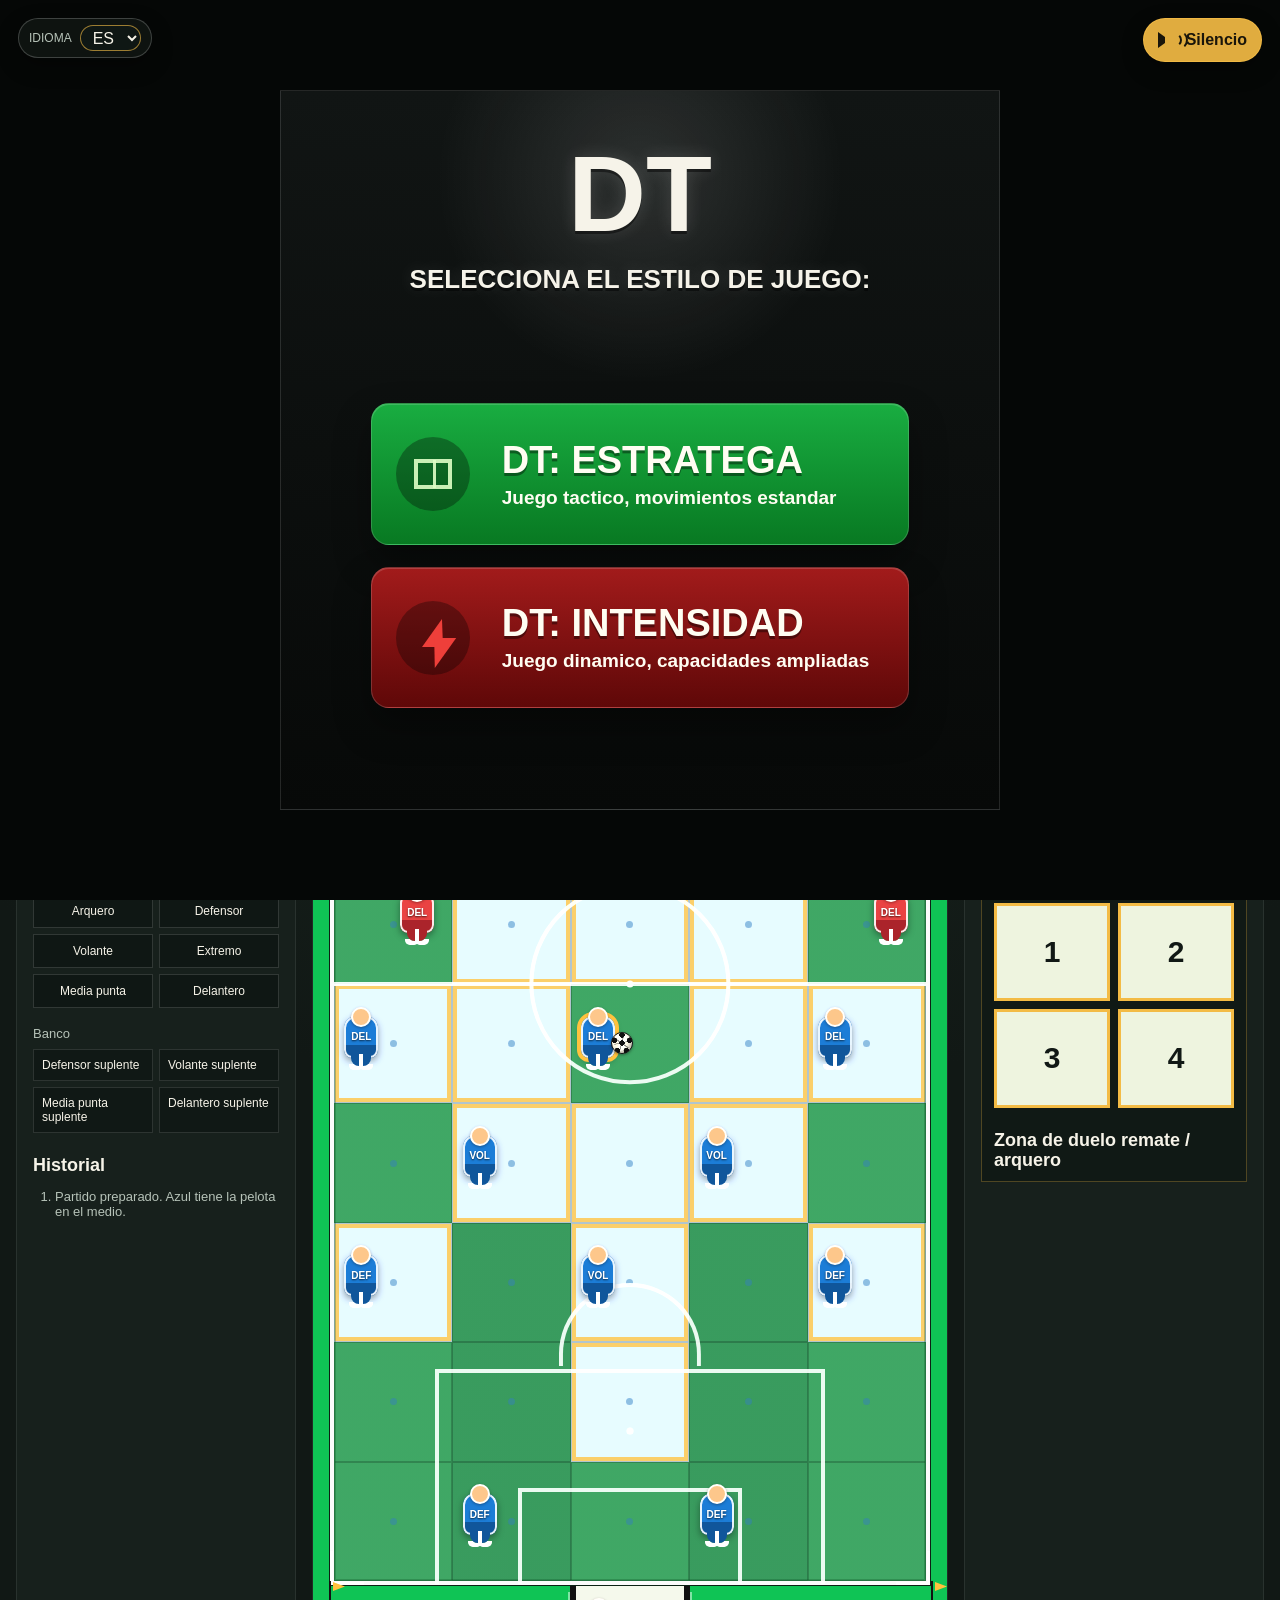
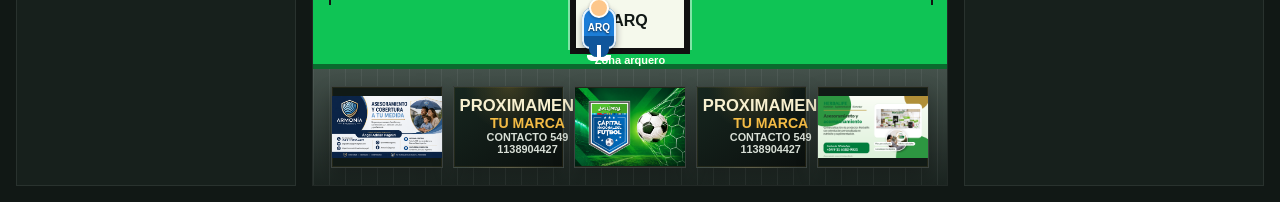
==== DT_Digital_Profesional/prototipo_web/index.html @ a047b9d7 "Repeat stadium ad strip" ====
<!doctype html>
<html lang="es">
  <head>
    <meta charset="utf-8">
    <meta name="viewport" content="width=device-width, initial-scale=1">
    <title>DT Digital - Prototipo</title>
    <link rel="stylesheet" href="styles.css">
  </head>
  <body>
    <label class="language-switch" aria-label="Idioma">
      <span>Idioma</span>
      <select id="languageSelect">
        <option value="es">ES</option>
        <option value="en">EN</option>
        <option value="pt">PT</option>
      </select>
    </label>
    <button id="introAudioBtn" class="intro-audio-btn" type="button" aria-label="Activar audio de presentacion">
      <span class="audio-icon" aria-hidden="true"></span>
      <strong>Audio</strong>
    </button>
    <section id="styleScreen" class="style-screen">
      <div class="style-card">
        <img src="assets/menu-seleccion-juego.png" alt="" aria-hidden="true">
        <div class="style-copy" aria-hidden="true">
          <strong class="style-logo">DT</strong>
          <p id="stylePrompt">Selecciona el estilo de juego:</p>
        </div>
        <div class="style-actions" aria-label="Seleccion de estilo de juego">
          <button class="style-choice strategy-choice" data-game-style="strategy">
            <span class="style-icon field-icon" aria-hidden="true"></span>
            <span>
              <strong id="strategyTitle">DT: Estratega</strong>
              <small id="strategyDesc">Juego tactico, movimientos estandar</small>
            </span>
          </button>
          <button class="style-choice intensity-choice" data-game-style="intensity">
            <span class="style-icon bolt-icon" aria-hidden="true"></span>
            <span>
              <strong id="intensityTitle">DT: Intensidad</strong>
              <small id="intensityDesc">Juego dinamico, capacidades ampliadas</small>
            </span>
          </button>
        </div>
      </div>
    </section>
    <section id="setupScreen" class="setup-screen">
      <div class="setup-card">
        <p class="eyebrow">Configurar partido</p>
        <h1>DT Digital</h1>
        <section class="setup-module">
          <h2>Identificacion</h2>
          <p class="setup-note">El perfil queda registrado en este dispositivo para validar cuenta, equipo, ranking y futuras competencias.</p>
          <div class="login-grid">
            <label>
              Usuario
              <input id="loginName" type="text" autocomplete="name" placeholder="Ayudante DT o DT">
            </label>
            <label>
              Equipo unico
              <input id="loginTeam" type="text" autocomplete="organization" placeholder="Nombre del equipo">
            </label>
            <label>
              DNI
              <input id="loginDni" type="text" inputmode="numeric" placeholder="Documento">
            </label>
            <label>
              Telefono
              <input id="loginPhone" type="tel" autocomplete="tel" placeholder="+54...">
            </label>
            <label>
              Mail
              <input id="loginEmail" type="email" autocomplete="email" placeholder="mail@dominio.com">
            </label>
            <label>
              Direccion
              <input id="loginAddress" type="text" autocomplete="street-address" placeholder="Direccion">
            </label>
            <label>
              Pais
              <input id="loginCountry" type="text" autocomplete="country-name" placeholder="Pais">
            </label>
            <label>
              Codigo MFA
              <input id="loginCode" type="text" inputmode="numeric" placeholder="000000">
            </label>
            <button id="loginBtn">Registrar / ingresar</button>
            <button id="newProfileBtn" type="button">Nuevo perfil</button>
          </div>
          <p id="loginStatus" class="setup-status">Primero registra el usuario para habilitar modos de juego. Los registros quedan guardados por navegador/dispositivo.</p>
          <div class="registered-list">
            <span>Equipos registrados</span>
            <div id="registeredProfiles"></div>
          </div>
        </section>
        <h2>Modo</h2>
        <div class="setup-options compact">
          <button data-mode="local">1 vs 1 local</button>
          <button data-mode="ai">1 vs Maquina</button>
          <button data-mode="online">Online / enlace</button>
          <button data-mode="league">Liga</button>
        </div>
        <section id="localPanel" class="setup-module mode-panel">
          <h2>Jugador 2 local</h2>
          <p class="setup-note">Para 1 vs 1 local el segundo DT debe estar registrado y autenticado por equipo unico + MFA.</p>
          <div class="login-grid">
            <label>
              Equipo jugador 2
              <input id="localP2TeamKey" type="text" placeholder="Nombre exacto del equipo">
            </label>
            <label>
              Codigo MFA jugador 2
              <input id="localP2Code" type="text" inputmode="numeric" placeholder="000000">
            </label>
            <button id="localP2AuthBtn">Validar jugador 2</button>
          </div>
          <p id="localP2Status" class="setup-status">Jugador 2 pendiente de autenticar.</p>
        </section>
        <section id="onlinePanel" class="setup-module mode-panel hidden">
          <h2>Online / enlace</h2>
          <p class="setup-note">Este modo no inicia partida directa: crea un vinculo para compartir o permite pegar uno recibido.</p>
          <div class="login-grid">
            <button id="createOnlineLinkBtn">Crear enlace de partida</button>
            <label>
              Enlace recibido
              <input id="joinOnlineLink" type="text" placeholder="Pegar enlace">
            </label>
          </div>
          <p id="onlineStatus" class="setup-status">Pendiente de sincronizacion online profesional.</p>
        </section>
        <section id="leaguePanel" class="setup-module mode-panel hidden">
          <h2>Liga / torneo</h2>
          <p class="setup-note">El administrador autenticado crea la competencia, invita equipos y define formato, llaves y fechas.</p>
          <div class="login-grid">
            <label>
              Nombre liga
              <input id="leagueName" type="text" placeholder="Liga DT">
            </label>
            <label>
              Formato
              <select id="leagueFormat">
                <option value="fixture">Fixture todos contra todos</option>
                <option value="knockout">Llaves eliminatorias</option>
                <option value="local">Torneo local en un dispositivo</option>
              </select>
            </label>
            <button id="createLeagueBtn">Crear liga</button>
          </div>
          <p id="leagueStatus" class="setup-status">Pendiente de backend: usuarios, equipos, fixture, tabla y ranking global.</p>
        </section>
        <h2>Dificultad IA</h2>
        <div class="setup-options compact">
          <button data-ai="easy">Facil</button>
          <button data-ai="medium">Medio</button>
          <button data-ai="hard">Dificil</button>
        </div>
        <section id="competitionPanel" class="setup-module">
          <h2>Competencia IA</h2>
          <p class="setup-note">Opcional para jugar contra la maquina con continuidad, dificultad progresiva y codigo de competencia.</p>
          <div class="setup-options compact">
            <button data-competition="friendly">Partido unico</button>
            <button data-competition="cup">Mini copa 4</button>
            <button data-competition="league">Torneo liga</button>
          </div>
          <div class="login-grid">
            <label>
              Codigo competencia
              <input id="competitionCodeInput" type="text" placeholder="DT-COPA-...">
            </label>
            <button id="resumeCompetitionBtn" type="button">Retomar</button>
            <button id="abandonCompetitionBtn" type="button">Abandonar competencia</button>
          </div>
          <p id="competitionStatus" class="setup-status">Partido unico seleccionado.</p>
        </section>
        <h2>Formacion</h2>
        <div class="setup-options compact">
          <button data-formation="f433">4-3-3</button>
          <button data-formation="f4222">4-2-2-2</button>
          <button data-formation="f442">4-4-2</button>
          <button data-formation="f4411">4-4-1-1</button>
          <button data-formation="f32212">3-2-2-1-2</button>
          <button data-formation="f3223">3-2-2-3</button>
        </div>
        <h2>Duracion</h2>
        <p class="setup-note">La duracion solo inicia cancha en 1 vs 1 local o 1 vs Maquina.</p>
        <div class="setup-options">
          <button data-duration="5">5 minutos por tiempo</button>
          <button data-duration="10">10 minutos por tiempo</button>
          <button data-duration="15">15 minutos por tiempo</button>
        </div>
        <button id="openLockerSetupBtn" class="locker-open-btn" type="button">Entrar al vestuario</button>
        <button id="prepareLineupBtn" class="locker-open-btn" type="button">Preparar alineacion en cancha</button>
        <button id="styleBackBtn" class="locker-open-btn secondary" type="button">Volver a estilos</button>
        <button id="startMatchBtn" class="start-match-btn" type="button">Iniciar partido</button>
      </div>
    </section>
    <main class="app">
      <section class="topbar">
        <div>
          <p class="eyebrow">DT Digital</p>
          <h1>Mesa tactica</h1>
        </div>
        <div class="scoreboard">
          <span id="teamAName">Azul</span>
          <strong id="score">0 - 0</strong>
          <span id="teamBName">Rojo</span>
        </div>
        <div class="timers">
          <span id="halfLabel">Primer tiempo</span>
          <span>Tiempo <strong id="matchTimer">05:00</strong></span>
          <span>Turno ref. <strong id="turnTimer">15</strong></span>
        </div>
        <div class="profile-pill">
          <span id="profileName">Invitado</span>
          <strong id="profileRank">Rango inicial</strong>
        </div>
        <button id="audioBtn" class="icon-btn sound-btn" title="Activar sonido">SONIDO</button>
        <button id="lockerBtn" class="icon-btn" title="Vestuario">VES</button>
        <button id="startPreparedBtn" class="icon-btn start-prepared hidden" title="Iniciar partido">INICIO</button>
        <button id="pauseBtn" class="icon-btn" title="Pausar o salir">ESC</button>
      </section>
      <section id="floatingMatchHud" class="floating-match-hud hidden" aria-label="Marcador y tiempo de partido">
        <strong id="floatingScore">PT 0 - 0</strong>
        <div class="floating-time-pill">
          <span id="floatingHalf">Tiempo</span>
          <span><b id="floatingTimer">05:00</b></span>
        </div>
      </section>

      <section class="layout">
        <aside class="panel left-panel">
          <h2>Turno</h2>
          <p id="turnLabel" class="turn-label">Equipo Azul</p>
          <div class="selected-box">
            <span>Ficha</span>
            <strong id="selectedPiece">Selecciona una ficha</strong>
          </div>
          <div class="selected-box">
            <span>Plantel</span>
            <strong id="squadStatus">11 en cancha / 4 suplentes</strong>
          </div>
          <div class="actions">
            <button data-action="move">Mover</button>
            <button data-action="moveBall">Mover con balon</button>
            <button data-action="pass">Pase</button>
            <button data-action="shot">Remate</button>
            <button id="endTurnBtn">Finalizar turno</button>
          </div>
          <div class="ability-box">
            <span>Capacidades</span>
            <div id="abilityGrid" class="ability-grid"></div>
          </div>
          <div class="ability-box">
            <span>Referencia</span>
            <div class="role-buttons">
              <button data-role="ARQ">Arquero</button>
              <button data-role="DEF">Defensor</button>
              <button data-role="VOL">Volante</button>
              <button data-role="EXT">Extremo</button>
              <button data-role="MP">Media punta</button>
              <button data-role="DEL">Delantero</button>
            </div>
          </div>
          <div class="ability-box">
            <span>Banco</span>
            <div id="benchList" class="bench-list panel-bench"></div>
          </div>
          <h2>Historial</h2>
          <ol id="log" class="log"></ol>
        </aside>

        <section class="stadium">
          <div class="stands top-stands">
            <div class="ad-strip" aria-label="Publicidades">
              <img src="assets/publicidad/armonia-seguros.png" alt="Armonia Seguros">
              <div class="ad-placeholder">
                <strong>Proximamente</strong>
                <span>Tu marca</span>
                <small>Contacto 549 1138904427</small>
              </div>
              <img src="assets/publicidad/capital-nacional-futbol.png" alt="Capital Nacional del Futbol">
              <div class="ad-placeholder">
                <strong>Proximamente</strong>
                <span>Tu marca</span>
                <small>Contacto 549 1138904427</small>
              </div>
              <img src="assets/publicidad/herbalife-horizontal.png" alt="Herbalife nutricion">
            </div>
          </div>
          <div class="table-wrap">
            <div class="pitch" aria-label="Tablero DT Estratega">
              <div class="keeper-row top-goal">
                <button id="topKeeper" class="keeper-cell" data-keeper="red">ARQ</button>
              </div>
              <div id="board" class="board" aria-label="50 cuadrantes de cancha"></div>
              <div class="keeper-row bottom-goal">
                <button id="bottomKeeper" class="keeper-cell" data-keeper="blue">ARQ</button>
              </div>
            </div>
          </div>
          <div class="stands bottom-stands">
            <div class="ad-strip" aria-label="Publicidades">
              <img src="assets/publicidad/armonia-seguros.png" alt="Armonia Seguros">
              <div class="ad-placeholder">
                <strong>Proximamente</strong>
                <span>Tu marca</span>
                <small>Contacto 549 1138904427</small>
              </div>
              <img src="assets/publicidad/capital-nacional-futbol.png" alt="Capital Nacional del Futbol">
              <div class="ad-placeholder">
                <strong>Proximamente</strong>
                <span>Tu marca</span>
                <small>Contacto 549 1138904427</small>
              </div>
              <img src="assets/publicidad/herbalife-horizontal.png" alt="Herbalife nutricion">
            </div>
          </div>
        </section>

        <aside class="panel right-panel">
          <h2>Cuenta</h2>
          <div class="account-box">
            <span>Login futuro</span>
            <strong>Perfil, skins, cancha, indumentaria y ranking</strong>
          </div>
          <div class="play-card-stack">
            <h2>Cartas especiales</h2>
            <div id="specialCards" class="cards"></div>
            <h2>Cartas de disputa</h2>
            <div class="duel-buttons">
              <button class="duel-card notranslate" data-duel="A" translate="no">A</button>
              <button class="duel-card notranslate" data-duel="B" translate="no">B</button>
              <button class="duel-card notranslate" data-duel="C" translate="no">C</button>
              <button class="duel-card notranslate" data-duel="D" translate="no">D</button>
            </div>
            <h2>Zona de duelo disputa</h2>
            <div id="duelPanel" class="duel-panel collapsed">
              <div class="duel-card-preview mine">
                <span>Frente propio</span>
                <strong id="duelMine">-</strong>
              </div>
              <div class="versus">VS</div>
              <div class="duel-card-preview rival">
                <span id="duelRivalLabel">Dorso rival</span>
                <strong id="duelRival">?</strong>
              </div>
              <p id="duelStatus">Sin disputa activa.</p>
            </div>
            <h2>Cartas de remate / arquero</h2>
            <div class="shot-cards">
              <button data-shot="1">1</button>
              <button data-shot="2">2</button>
              <button data-shot="3">3</button>
              <button data-shot="4">4</button>
            </div>
            <h2>Zona de duelo remate / arquero</h2>
            <div id="shotPanel" class="shot-panel">
              <div class="duel-card-preview mine">
                <span id="shotMineLabel">Remate</span>
                <strong id="shotMine">-</strong>
              </div>
              <div class="versus">VS</div>
              <div class="duel-card-preview rival">
                <span id="shotRivalLabel">Dorso arquero</span>
                <strong id="shotRival">?</strong>
              </div>
              <p id="shotStatus">Sin remate activo.</p>
            </div>
          </div>
        </aside>
      </section>
    </main>

    <nav id="quickControls" class="quick-controls notranslate" aria-label="Controles rapidos de cancha" translate="no">
      <div class="quick-cluster quick-left quick-move">
        <button class="quick-toggle" type="button" data-quick-menu="move" data-label="M" aria-expanded="false">M</button>
        <div class="quick-panel" data-quick-panel="move">
          <button type="button" data-quick-action="move">Mover</button>
          <button type="button" data-quick-action="moveBall">Mover con balon</button>
          <button type="button" data-quick-action="pass">Pase</button>
          <button type="button" data-quick-action="shot">Remate</button>
          <button type="button" data-quick-end-turn>Finalizar turno</button>
        </div>
      </div>
      <div class="quick-cluster quick-left quick-special">
        <button class="quick-toggle" type="button" data-quick-menu="special" data-label="CE" aria-expanded="false">CE</button>
        <div id="quickSpecialCards" class="quick-panel" data-quick-panel="special"></div>
      </div>
      <div class="quick-cluster quick-right quick-duel">
        <button class="quick-toggle" type="button" data-quick-menu="duel" data-label="D" aria-expanded="false">D</button>
        <div class="quick-panel quick-card-grid" data-quick-panel="duel">
          <button type="button" data-quick-duel="A">A</button>
          <button type="button" data-quick-duel="B">B</button>
          <button type="button" data-quick-duel="C">C</button>
          <button type="button" data-quick-duel="D">D</button>
          <div class="quick-reveal-panel">
            <h3>Zona de duelo</h3>
            <div class="quick-reveal-cards">
              <div id="quickDuelMineCard" class="duel-card-preview mine">
                <span>Frente propio</span>
                <strong id="quickDuelMine">-</strong>
              </div>
              <div class="versus">VS</div>
              <div id="quickDuelRivalCard" class="duel-card-preview rival">
                <span id="quickDuelRivalLabel">Dorso rival</span>
                <strong id="quickDuelRival">?</strong>
              </div>
            </div>
            <p id="quickDuelStatus">Sin disputa activa.</p>
          </div>
        </div>
      </div>
      <div class="quick-cluster quick-right quick-shot">
        <button class="quick-toggle" type="button" data-quick-menu="shot" data-label="R" aria-expanded="false">R</button>
        <div class="quick-panel quick-card-grid" data-quick-panel="shot">
          <button type="button" data-quick-shot="1">1</button>
          <button type="button" data-quick-shot="2">2</button>
          <button type="button" data-quick-shot="3">3</button>
          <button type="button" data-quick-shot="4">4</button>
          <div class="quick-reveal-panel">
            <h3>Zona remate / arquero</h3>
            <div class="quick-reveal-cards">
              <div id="quickShotMineCard" class="duel-card-preview mine">
                <span id="quickShotMineLabel">Remate</span>
                <strong id="quickShotMine">-</strong>
              </div>
              <div class="versus">VS</div>
              <div id="quickShotRivalCard" class="duel-card-preview rival">
                <span id="quickShotRivalLabel">Dorso arquero</span>
                <strong id="quickShotRival">?</strong>
              </div>
            </div>
            <p id="quickShotStatus">Sin remate activo.</p>
          </div>
        </div>
      </div>
    </nav>

    <div id="gameBanner" class="game-banner hidden" aria-live="polite">
      <div class="game-banner-card">
        <strong id="gameBannerTitle">GOOOLLLL!!!</strong>
        <span id="gameBannerText">Equipo Azul convierte.</span>
      </div>
    </div>
    <audio id="crowdAudio" src="assets/tribuna-estadio.mp3" loop preload="auto"></audio>
    <audio id="menuAudio" src="assets/presentacion-dt.mp3" loop preload="auto"></audio>
    <audio id="lockerAudio" src="assets/vestuario-motivacion.mp3" loop preload="auto"></audio>
    <audio id="goalAudio" src="assets/gol-principal.mp3" preload="auto"></audio>
    <audio id="oleAudio" src="assets/ole.mp3" preload="auto"></audio>
    <audio id="whistleAudio" src="assets/silbato.mp3" preload="auto"></audio>

    <dialog id="pauseDialog">
      <h2>Pausa</h2>
      <p>Prototipo inicial para validar dinamica, tablero y reglas.</p>
      <div class="dialog-actions">
        <button id="resumeBtn">Continuar</button>
        <button id="resetBtn">Reiniciar</button>
        <button id="menuBtn">Menu de partido</button>
        <button id="changeStyleBtn">Cambiar estilo</button>
      </div>
    </dialog>

    <dialog id="changeDialog">
      <h2>Cambios disponibles</h2>
      <p>Despues del gol podes realizar cambios. El tiempo queda detenido hasta reanudar.</p>
      <div class="dialog-actions">
        <button id="lockerChangeBtn">Vestuario</button>
        <button id="makeChangeBtn">Realizar cambio</button>
        <button id="resumeAfterGoalBtn">Reanudar juego</button>
      </div>
    </dialog>

    <dialog id="lockerDialog" class="locker-dialog">
      <div class="locker-head">
        <div>
          <p class="eyebrow">Vestuario DT</p>
          <h2>Equipo, tactica y tienda</h2>
        </div>
        <div class="locker-head-actions">
          <button id="lockerAudioBtn" class="intro-audio-btn locker-audio-btn" type="button" aria-label="Silenciar audio de vestuario">
            <span class="audio-icon" aria-hidden="true"></span>
            <strong>Silencio</strong>
          </button>
          <button id="closeLockerBtn" class="icon-btn" type="button">X</button>
        </div>
      </div>
      <div class="locker-grid">
        <section class="locker-panel">
          <h3>Visual de jugadores</h3>
          <div class="locker-options">
            <button data-player-visual="round">Ficha redonda</button>
            <button data-player-visual="figure">Figura base</button>
            <button data-player-visual="realistic" disabled title="Proximamente: pendiente de figura adecuada">Figura realista bloqueada</button>
          </div>
          <div class="locker-player-preview">
            <span id="lockerPlayerPreview" class="locker-player figure">
              <span class="locker-player-head"></span>
              <span class="locker-player-neck"></span>
              <span class="locker-player-body">DT</span>
              <span class="locker-player-arms"></span>
              <span class="locker-player-legs"></span>
              <span class="locker-player-feet"></span>
            </span>
          </div>
          <h3>Cancha / ambiente</h3>
          <div class="locker-options field-options">
            <button data-field-effect="sunny">Soleado</button>
            <button data-field-effect="rain">Lluvia</button>
            <button data-field-effect="night">Noche / luces</button>
          </div>
          <div class="tactics-panel embedded-tactics">
            <h3>Pizarron tactico</h3>
            <div class="locker-options tactic-team-options">
              <button data-tactic-team="blue">Equipo 1</button>
              <button data-tactic-team="red">Equipo 2</button>
            </div>
            <div class="locker-options tactic-options">
              <button data-locker-tactic="f433">4-3-3</button>
              <button data-locker-tactic="f4222">4-2-2-2</button>
              <button data-locker-tactic="f442">4-4-2</button>
              <button data-locker-tactic="f4411">4-4-1-1</button>
              <button data-locker-tactic="f32212">3-2-2-1-2</button>
              <button data-locker-tactic="f3223">3-2-2-3</button>
              <button data-locker-tactic="personalizada">Personalizada</button>
            </div>
            <div id="tacticBoard" class="mini-pitch tactic-board" aria-label="Pizarron tactico editable"></div>
          </div>
        </section>
        <section class="locker-panel">
          <h3>Indumentaria</h3>
          <div class="kit-preview-grid">
            <div class="kit-preview" data-kit-preview="blue">
              <span>Equipo 1</span>
              <div class="kit-shirt"></div>
              <div class="kit-shorts"></div>
              <div class="kit-socks"></div>
            </div>
            <div class="kit-preview" data-kit-preview="red">
              <span>Equipo 2</span>
              <div class="kit-shirt"></div>
              <div class="kit-shorts"></div>
              <div class="kit-socks"></div>
            </div>
          </div>
          <div class="kit-editor">
            <strong>Camiseta</strong>
            <div class="kit-swatches">
              <button data-kit-team="blue" data-kit-part="kit" data-kit-color="#2177c7" style="--swatch:#2177c7"></button>
              <button data-kit-team="blue" data-kit-part="kit" data-kit-color="#111111" style="--swatch:#111111"></button>
              <button data-kit-team="blue" data-kit-part="kit" data-kit-color="#6ec6ff" style="--swatch:#6ec6ff"></button>
              <button data-kit-team="blue" data-kit-part="kit" data-kit-color="#16a34a" style="--swatch:#16a34a"></button>
              <button data-kit-team="blue" data-kit-part="kit" data-kit-color="#ffd23f" style="--swatch:#ffd23f"></button>
              <button data-kit-team="blue" data-kit-part="kit" data-kit-color="repeating-linear-gradient(90deg, #ffffff 0 12px, #6ec6ff 12px 24px)" style="--swatch:repeating-linear-gradient(90deg, #ffffff 0 12px, #6ec6ff 12px 24px)"></button>
              <button data-kit-team="red" data-kit-part="kit" data-kit-color="#d84343" style="--swatch:#d84343"></button>
              <button data-kit-team="red" data-kit-part="kit" data-kit-color="#8b1030" style="--swatch:#8b1030"></button>
              <button data-kit-team="red" data-kit-part="kit" data-kit-color="#f07a20" style="--swatch:#f07a20"></button>
              <button data-kit-team="red" data-kit-part="kit" data-kit-color="#ec4899" style="--swatch:#ec4899"></button>
              <button data-kit-team="red" data-kit-part="kit" data-kit-color="repeating-linear-gradient(90deg, #ffffff 0 12px, #d84343 12px 24px)" style="--swatch:repeating-linear-gradient(90deg, #ffffff 0 12px, #d84343 12px 24px)"></button>
              <button data-kit-team="red" data-kit-part="kit" data-kit-color="repeating-linear-gradient(90deg, #f7d51d 0 12px, #1f3d8a 12px 24px)" style="--swatch:repeating-linear-gradient(90deg, #f7d51d 0 12px, #1f3d8a 12px 24px)"></button>
            </div>
            <strong>Pantalon</strong>
            <div class="kit-swatches">
              <button data-kit-team="blue" data-kit-part="shorts" data-kit-color="#14528f" style="--swatch:#14528f"></button>
              <button data-kit-team="blue" data-kit-part="shorts" data-kit-color="#101010" style="--swatch:#101010"></button>
              <button data-kit-team="blue" data-kit-part="shorts" data-kit-color="#f2f5ee" style="--swatch:#f2f5ee"></button>
              <button data-kit-team="red" data-kit-part="shorts" data-kit-color="#9d252b" style="--swatch:#9d252b"></button>
              <button data-kit-team="red" data-kit-part="shorts" data-kit-color="#101010" style="--swatch:#101010"></button>
              <button data-kit-team="red" data-kit-part="shorts" data-kit-color="#f2f5ee" style="--swatch:#f2f5ee"></button>
            </div>
            <strong>Medias</strong>
            <div class="kit-swatches">
              <button data-kit-team="blue" data-kit-part="socks" data-kit-color="#ffffff" style="--swatch:#ffffff"></button>
              <button data-kit-team="blue" data-kit-part="socks" data-kit-color="#2177c7" style="--swatch:#2177c7"></button>
              <button data-kit-team="blue" data-kit-part="socks" data-kit-color="#111111" style="--swatch:#111111"></button>
              <button data-kit-team="red" data-kit-part="socks" data-kit-color="#ffffff" style="--swatch:#ffffff"></button>
              <button data-kit-team="red" data-kit-part="socks" data-kit-color="#d84343" style="--swatch:#d84343"></button>
              <button data-kit-team="red" data-kit-part="socks" data-kit-color="#111111" style="--swatch:#111111"></button>
            </div>
          </div>
          <div class="skin-shop-preview">
            <div><strong>Pack Local</strong><span>Base</span></div>
            <div><strong>Pack Visitante</strong><span>Bloqueado</span></div>
            <div><strong>Estadio Noche</strong><span>Futuro premio</span></div>
            <div><strong>Vestuario Pro</strong><span>Futuro skin</span></div>
          </div>
        </section>
        <section class="locker-panel changes-panel">
          <div class="locker-bench-tools">
            <h4>Suplentes y cambios</h4>
            <div id="lockerBenchList" class="locker-bench-list"></div>
            <div class="change-picker">
              <label>
                Sale
                <select id="lockerOutSelect"></select>
              </label>
              <label>
                Entra
                <select id="lockerInSelect"></select>
              </label>
              <button id="lockerApplyChangeBtn" type="button">Preparar cambio</button>
            </div>
          </div>
        </section>
        <section class="locker-panel">
          <h3>Charla tecnica</h3>
          <textarea id="teamTalkInput" rows="7" placeholder="Mensaje del DT para sus jugadores..."></textarea>
          <div class="dialog-actions">
            <button id="saveTeamTalkBtn" type="button">Guardar charla</button>
            <button id="saveLockerBtn" type="button">Guardar vestuario</button>
          </div>
          <p id="lockerStatus" class="setup-status">Las charlas quedan en el registro local del equipo.</p>
        </section>
      </div>
    </dialog>

    <dialog id="secretDialog">
      <h2 id="secretTitle">Pasar dispositivo</h2>
      <p id="secretText">Carta elegida. Entrega el dispositivo al rival para que elija sin ver la carta anterior.</p>
      <div class="dialog-actions">
        <button id="secretContinueBtn">Continuar</button>
      </div>
    </dialog>

    <dialog id="matchEndDialog" class="match-end-dialog">
      <p class="eyebrow">Final del encuentro</p>
      <h2 id="matchEndTitle">Fin del partido</h2>
      <p id="matchEndText">Resultado final.</p>
      <div id="competitionSummary" class="competition-summary hidden"></div>
      <div class="dialog-actions">
        <button id="restartMatchEndBtn" type="button">Reiniciar partido</button>
        <button id="rematchHarderBtn" type="button">Revancha + dificultad</button>
        <button id="continueCompetitionBtn" type="button">Continuar competencia</button>
        <button id="matchEndMenuBtn" type="button">Menu</button>
      </div>
    </dialog>

    <script src="app.js"></script>
  </body>
</html>
---- DT_Digital_Profesional/prototipo_web/styles.css ----
:root {
  --bg: #111815;
  --panel: #17211d;
  --panel-2: #203028;
  --line: #f3bb45;
  --field: #18b956;
  --field-dark: #119145;
  --cell: #e8ecdf;
  --ink: #f6f3e8;
  --muted: #b6c2b8;
  --blue: #2177c7;
  --red: #d84343;
  --blue-socks: #ffffff;
  --red-socks: #ffffff;
  --locker-shirt: #2177c7;
  --locker-shorts: #14528f;
  --locker-socks: #ffffff;
  --danger: #f06a50;
}

* {
  box-sizing: border-box;
}

body {
  margin: 0;
  background: radial-gradient(circle at 50% 0%, #213229, var(--bg) 58%);
  color: var(--ink);
  font-family: Arial, Helvetica, sans-serif;
}

button,
select,
input {
  font: inherit;
}

.intro-audio-btn {
  position: fixed;
  top: 18px;
  right: 18px;
  z-index: 80;
  display: inline-flex;
  align-items: center;
  gap: 10px;
  min-height: 44px;
  padding: 8px 14px;
  border: 1px solid rgba(255, 255, 255, 0.2);
  border-radius: 999px;
  background: rgba(16, 22, 19, 0.88);
  color: var(--muted);
  cursor: pointer;
  box-shadow: 0 8px 22px rgba(0, 0, 0, 0.32);
}

.intro-audio-btn.hidden {
  display: none;
}

.intro-audio-btn.active {
  border-color: rgba(243, 187, 69, 0.86);
  background: rgba(243, 187, 69, 0.92);
  color: #19150a;
}

.audio-icon {
  position: relative;
  width: 18px;
  height: 16px;
  border-left: 7px solid currentColor;
  border-top: 5px solid transparent;
  border-bottom: 5px solid transparent;
}

.audio-icon::before,
.audio-icon::after {
  content: "";
  position: absolute;
  top: 50%;
  left: 8px;
  border: 2px solid currentColor;
  border-left: 0;
  border-top-color: transparent;
  border-bottom-color: transparent;
  border-radius: 0 999px 999px 0;
  transform: translateY(-50%);
}

.audio-icon::before {
  width: 7px;
  height: 10px;
}

.audio-icon::after {
  width: 13px;
  height: 16px;
}

.intro-audio-btn:not(.active) .audio-icon::after {
  width: 17px;
  height: 2px;
  border: 0;
  background: currentColor;
  transform: translateY(-50%) rotate(-38deg);
}

.language-switch {
  position: fixed;
  top: 18px;
  left: 18px;
  transform: none;
  z-index: 83;
  display: inline-flex;
  align-items: center;
  gap: 8px;
  min-height: 38px;
  padding: 6px 10px;
  border: 1px solid rgba(255, 255, 255, 0.2);
  border-radius: 999px;
  background: rgba(16, 22, 19, 0.88);
  color: var(--muted);
  box-shadow: 0 8px 22px rgba(0, 0, 0, 0.32);
}

body:not(.show-language-switch) .language-switch {
  display: none;
}

.language-switch span {
  font-size: 12px;
  text-transform: uppercase;
}

.language-switch select {
  min-height: 26px;
  border: 1px solid rgba(243, 187, 69, 0.62);
  border-radius: 999px;
  background: #0f1714;
  color: var(--ink);
  padding: 2px 8px;
}

.app {
  min-height: 100vh;
  padding: 16px;
}

.setup-screen {
  position: fixed;
  inset: 0;
  z-index: 10;
  display: grid;
  place-items: center;
  padding: 20px;
  background: rgba(17, 24, 21, 0.96);
}

.style-screen {
  position: fixed;
  inset: 0;
  z-index: 30;
  display: grid;
  place-items: center;
  padding: 12px;
  background: #050706;
  overflow: hidden;
}

.style-screen.hidden {
  display: none;
}

.style-card {
  position: relative;
  width: min(720px, 100%);
  max-height: calc(100vh - 24px);
  aspect-ratio: 1;
  display: grid;
  place-items: center;
  overflow: hidden;
  border: 1px solid rgba(255, 255, 255, 0.12);
  background:
    radial-gradient(circle at 50% 12%, rgba(255, 255, 255, 0.12), transparent 28%),
    linear-gradient(180deg, #111514 0%, #070908 100%);
}

.style-card img {
  display: none;
}

.style-copy {
  position: absolute;
  top: 8%;
  left: 7%;
  right: 7%;
  display: grid;
  justify-items: center;
  gap: 24px;
  color: #f6f3e9;
  text-align: center;
  text-transform: uppercase;
  text-shadow: 0 3px 0 rgba(0, 0, 0, 0.45), 0 0 18px rgba(255, 255, 255, 0.14);
  pointer-events: none;
}

.style-logo {
  font-size: clamp(76px, 10.5vw, 108px);
  line-height: 0.86;
  letter-spacing: 0;
}

.style-copy p {
  margin: 0;
  font-size: clamp(20px, 2.75vw, 26px);
  font-weight: 800;
  line-height: 1.08;
  max-width: 640px;
}

.style-actions {
  position: absolute;
  left: 12.5%;
  right: 12.5%;
  top: 43.5%;
  bottom: 14%;
  display: grid;
  grid-template-rows: 1fr 1fr;
  gap: 7%;
}

.style-actions button {
  display: grid;
  grid-template-columns: 88px 1fr;
  align-items: center;
  gap: 18px;
  min-height: 94px;
  padding: 14px 24px;
  border: 1px solid rgba(255, 255, 255, 0.16);
  border-radius: 18px;
  color: #fffdf2;
  text-align: left;
  box-shadow: inset 0 1px 0 rgba(255, 255, 255, 0.16), 0 18px 36px rgba(0, 0, 0, 0.34);
  cursor: pointer;
  transition: background 160ms ease, border-color 160ms ease, box-shadow 160ms ease, transform 160ms ease;
}

.strategy-choice {
  background: linear-gradient(180deg, #19ad41 0%, #087922 100%);
}

.intensity-choice {
  background: linear-gradient(180deg, #a21b1b 0%, #5f0808 100%);
}

.style-actions strong,
.style-actions small {
  display: block;
}

.style-actions strong {
  font-size: clamp(28px, 3.75vw, 38px);
  line-height: 1;
  text-transform: uppercase;
  text-shadow: 0 3px 0 rgba(0, 0, 0, 0.4);
}

.style-actions small {
  margin-top: 8px;
  font-size: clamp(15px, 1.75vw, 19px);
  font-weight: 700;
  line-height: 1.12;
}

.style-icon {
  width: 74px;
  height: 74px;
  border-radius: 50%;
  background: rgba(0, 0, 0, 0.32);
  position: relative;
}

.field-icon::before {
  content: "";
  position: absolute;
  inset: 22px 18px;
  border: 4px solid rgba(223, 255, 199, 0.9);
}

.field-icon::after {
  content: "";
  position: absolute;
  top: 23px;
  bottom: 23px;
  left: 50%;
  border-left: 3px solid rgba(223, 255, 199, 0.9);
  box-shadow: 0 18px 0 -13px rgba(223, 255, 199, 0.9);
}

.bolt-icon::before {
  content: "";
  position: absolute;
  left: 29px;
  top: 18px;
  width: 0;
  height: 0;
  border-left: 14px solid transparent;
  border-right: 7px solid transparent;
  border-bottom: 28px solid #ef3f3a;
  transform: skewX(-12deg);
}

.bolt-icon::after {
  content: "";
  position: absolute;
  left: 35px;
  top: 37px;
  width: 0;
  height: 0;
  border-left: 7px solid transparent;
  border-right: 15px solid transparent;
  border-top: 30px solid #ef3f3a;
  transform: skewX(-12deg);
}

.style-actions button:hover,
.style-actions button:focus-visible {
  border-color: rgba(255, 255, 255, 0.82);
  box-shadow: 0 0 28px rgba(243, 187, 69, 0.46), inset 0 0 32px rgba(255, 255, 255, 0.16);
  transform: scale(1.012);
  outline: none;
}

.setup-screen.hidden {
  display: none;
}

.setup-card {
  width: min(520px, 100%);
  max-height: calc(100vh - 28px);
  overflow: auto;
  padding: 18px;
  background: var(--panel);
  border: 1px solid rgba(255, 255, 255, 0.16);
}

.setup-card h1 {
  font-size: 34px;
}

.setup-card h2 {
  margin-bottom: 8px;
}

.setup-options {
  display: grid;
  gap: 8px;
  margin-top: 10px;
}

.setup-options.compact {
  grid-template-columns: repeat(2, 1fr);
  margin: 8px 0 14px;
}

.setup-options button {
  min-height: 42px;
  border: 1px solid rgba(255, 255, 255, 0.16);
  background: #26372f;
  color: var(--ink);
  cursor: pointer;
}

.setup-options button.selected {
  background: var(--line);
  color: #1b1608;
  font-weight: 800;
}

.setup-options button:disabled,
.login-grid button:disabled {
  cursor: not-allowed;
  opacity: 0.46;
}

.setup-module {
  margin: 14px 0;
  padding: 12px;
  background: rgba(15, 23, 20, 0.8);
  border: 1px solid rgba(243, 187, 69, 0.22);
}

.setup-module.hidden {
  display: none;
}

.setup-note,
.setup-status {
  color: var(--muted);
  font-size: 13px;
  line-height: 1.35;
}

.setup-status {
  margin: 10px 0 0;
  color: var(--line);
}

.login-grid {
  display: grid;
  grid-template-columns: 1fr 1fr;
  gap: 8px;
}

.login-grid label {
  display: grid;
  gap: 5px;
  color: var(--muted);
  font-size: 12px;
}

.login-grid input,
.login-grid select {
  min-height: 40px;
  width: 100%;
  border: 1px solid rgba(255, 255, 255, 0.16);
  background: #0f1714;
  color: var(--ink);
  padding: 8px 10px;
}

.login-grid button {
  min-height: 40px;
  align-self: end;
  border: 1px solid rgba(255, 255, 255, 0.16);
  background: #26372f;
  color: var(--ink);
  cursor: pointer;
}

.registered-list {
  display: grid;
  gap: 8px;
  margin-top: 12px;
}

.registered-list > span {
  color: var(--muted);
  font-size: 13px;
}

#registeredProfiles {
  display: grid;
  gap: 6px;
}

.registered-profile {
  display: grid;
  grid-template-columns: 1fr auto auto;
  align-items: center;
  gap: 10px;
  padding: 8px 10px;
  background: #0f1714;
  border: 1px solid rgba(255, 255, 255, 0.12);
  color: var(--muted);
  font-size: 13px;
}

.registered-profile strong {
  color: var(--ink);
}

.registered-profile button {
  min-height: 30px;
  padding: 4px 8px;
  border: 1px solid rgba(255, 255, 255, 0.16);
  background: #26372f;
  color: var(--ink);
  cursor: pointer;
}

.topbar {
  display: grid;
  grid-template-columns: 1fr auto auto auto auto;
  gap: 16px;
  align-items: center;
  min-height: 72px;
  padding: 12px 16px;
  background: rgba(23, 33, 29, 0.94);
  border: 1px solid rgba(255, 255, 255, 0.08);
}

.eyebrow {
  margin: 0 0 2px;
  color: var(--line);
  font-size: 12px;
  text-transform: uppercase;
}

h1,
h2,
h3,
p {
  margin-top: 0;
}

h1 {
  margin-bottom: 0;
  font-size: 28px;
}

h2 {
  margin: 22px 0 10px;
  font-size: 18px;
  line-height: 1.16;
}

.panel h2:first-child {
  margin-top: 0;
}

h3 {
  margin-bottom: 10px;
  font-size: 14px;
  text-transform: uppercase;
}

.scoreboard {
  display: grid;
  grid-template-columns: auto auto auto;
  gap: 12px;
  align-items: center;
  min-width: 220px;
  text-align: center;
}

.scoreboard strong {
  font-size: 30px;
  color: var(--line);
}

.timers {
  display: grid;
  gap: 4px;
  color: var(--muted);
}

.timers strong {
  color: var(--ink);
}

.floating-match-hud {
  position: fixed;
  top: 16px;
  left: 96px;
  right: 96px;
  z-index: 82;
  display: flex;
  justify-content: space-between;
  align-items: center;
  gap: 12px;
  color: #edf3df;
  pointer-events: none;
}

.floating-match-hud.hidden {
  display: none;
}

.floating-time-pill,
.floating-match-hud strong {
  min-height: 50px;
  padding: 7px 16px;
  border: 2px solid rgba(246, 192, 65, 0.85);
  border-radius: 999px;
  background: rgba(15, 23, 20, 0.88);
  box-shadow: 0 10px 26px rgba(0, 0, 0, 0.36);
  backdrop-filter: blur(8px);
}

.floating-time-pill {
  display: grid;
  align-items: center;
  gap: 1px;
  justify-items: center;
  min-width: 118px;
}

.floating-match-hud span {
  color: var(--muted);
  font-size: 12px;
  white-space: nowrap;
}

.floating-match-hud strong {
  min-width: 112px;
  color: var(--line);
  font-size: 23px;
  line-height: 1;
  text-align: center;
  display: grid;
  place-items: center;
}

.floating-match-hud b {
  color: var(--ink);
  font-weight: 800;
}

.profile-pill {
  display: grid;
  gap: 2px;
  min-width: 128px;
  padding: 8px 10px;
  background: #0f1714;
  border: 1px solid rgba(255, 255, 255, 0.12);
}

.profile-pill span,
.account-box span {
  color: var(--muted);
  font-size: 12px;
}

.profile-pill strong,
.account-box strong {
  font-size: 13px;
}

.icon-btn,
.actions button,
.cards button,
.shot-cards button,
.duel-card,
.dialog-actions button {
  border: 1px solid rgba(255, 255, 255, 0.16);
  background: #26372f;
  color: var(--ink);
  min-height: 42px;
  cursor: pointer;
}

.icon-btn {
  width: 54px;
  height: 46px;
  color: var(--line);
  font-weight: 700;
}

.sound-btn,
.start-prepared {
  width: auto;
  min-width: 76px;
  padding-inline: 12px;
}

.icon-btn.active {
  background: var(--line);
  color: #1b1608;
}

.hidden {
  display: none !important;
}

.start-prepared {
  background: var(--line);
  color: #1b1608;
}

.locker-open-btn {
  width: 100%;
  min-height: 44px;
  margin-top: 14px;
  border: 1px solid rgba(243, 187, 69, 0.46);
  background: #26372f;
  color: var(--ink);
  cursor: pointer;
}

.locker-open-btn.secondary {
  border-color: rgba(255, 255, 255, 0.16);
  background: #16211c;
  color: var(--muted);
}

.start-match-btn {
  width: 100%;
  min-height: 50px;
  margin-top: 10px;
  border: 2px solid rgba(243, 187, 69, 0.72);
  background: var(--line);
  color: #171208;
  font-weight: 900;
  cursor: pointer;
}

.start-match-btn:disabled {
  opacity: 0.45;
  cursor: not-allowed;
}

.layout {
  display: grid;
  grid-template-columns: 280px minmax(520px, 1fr) 300px;
  gap: 16px;
  margin-top: 16px;
}

.panel {
  min-height: calc(100vh - 120px);
  padding: 16px;
  background: rgba(23, 33, 29, 0.96);
  border: 1px solid rgba(255, 255, 255, 0.08);
}

.turn-label {
  padding: 10px 12px;
  background: var(--panel-2);
  color: var(--line);
  font-weight: 700;
}

.selected-box {
  display: grid;
  gap: 4px;
  margin: 16px 0;
  padding: 12px;
  background: #0f1714;
  border-left: 4px solid var(--line);
}

.selected-box span {
  color: var(--muted);
  font-size: 13px;
}

.actions,
.cards,
.duel-buttons,
.shot-cards {
  display: grid;
  gap: 8px;
  margin-bottom: 18px;
}

.play-card-stack {
  position: sticky;
  top: 16px;
  max-height: calc(100vh - 32px);
  overflow: auto;
  padding: 12px;
  background: rgba(15, 23, 20, 0.72);
  border: 1px solid rgba(243, 187, 69, 0.28);
}

.play-card-stack h2:first-child {
  margin-top: 0;
}

.duel-buttons,
.shot-cards {
  grid-template-columns: repeat(2, minmax(0, 1fr));
}

.duel-card,
.shot-cards button {
  min-height: 86px;
  aspect-ratio: 1.18 / 1;
  background: #eef4df;
  border: 3px solid var(--line);
  color: #111815;
  font-size: 30px;
  font-weight: 800;
}

.duel-panel,
.shot-panel {
  display: grid;
  grid-template-columns: 1fr auto 1fr;
  gap: 8px;
  align-items: center;
  margin-bottom: 24px;
}

.duel-panel.collapsed {
  display: none;
}

.duel-panel p,
.shot-panel p {
  grid-column: 1 / -1;
  margin: 0;
  color: var(--muted);
  font-size: 13px;
}

.duel-card-preview {
  display: grid;
  place-items: center;
  min-height: 94px;
  padding: 8px;
  background: #eef4df;
  border: 3px solid var(--line);
  color: #111815;
  text-align: center;
  transition: transform 180ms ease, background 180ms ease;
}

.duel-card-preview span {
  font-size: 12px;
  font-weight: 700;
}

.duel-card-preview strong {
  font-size: 34px;
}

.duel-card-preview.hidden-card {
  background: repeating-linear-gradient(45deg, #203028, #203028 8px, #17211d 8px, #17211d 16px);
  color: var(--line);
}

.duel-card-preview.revealed {
  transform: rotateY(180deg);
}

.versus {
  color: var(--line);
  font-weight: 900;
}

.actions button.active {
  background: var(--line);
  color: #1b1608;
  font-weight: 700;
}

.actions button.kickoff-only {
  background: var(--line);
  color: #1b1608;
  border-color: #ffe29a;
  font-weight: 900;
}

.actions button.priority {
  border-color: var(--danger);
  box-shadow: 0 0 0 3px rgba(240, 106, 80, 0.28);
}

.actions button:disabled {
  opacity: 0.42;
  cursor: not-allowed;
}

.ability-box {
  display: grid;
  gap: 8px;
  margin-top: 18px;
}

.ability-box > span {
  color: var(--muted);
  font-size: 13px;
}

.ability-grid {
  display: grid;
  grid-template-columns: repeat(3, 1fr);
  gap: 6px;
}

.ability-chip {
  display: grid;
  place-items: center;
  min-height: 34px;
  background: #0f1714;
  border: 1px solid rgba(255, 255, 255, 0.14);
  color: var(--ink);
  font-size: 12px;
}

.ability-chip strong {
  color: var(--line);
  font-size: 14px;
}

.role-buttons {
  display: grid;
  grid-template-columns: 1fr 1fr;
  gap: 6px;
}

.role-buttons button {
  min-height: 34px;
  background: #0f1714;
  border: 1px solid rgba(255, 255, 255, 0.14);
  color: var(--ink);
  cursor: pointer;
  font-size: 12px;
}

.role-buttons button.active {
  background: var(--line);
  color: #1b1608;
  font-weight: 800;
}

.stadium {
  display: grid;
  grid-template-rows: 116px auto 116px;
  min-height: calc(100vh - 120px);
  overflow: hidden;
  border: 1px solid rgba(255, 255, 255, 0.08);
  background: #0f1714;
}

.stands {
  background:
    linear-gradient(90deg, rgba(255,255,255,.06) 1px, transparent 1px) 0 0 / 16px 16px,
    linear-gradient(#44514b, #1b2420);
}

.ad-strip {
  height: 100%;
  display: grid;
  grid-template-columns: repeat(5, minmax(92px, 1fr));
  gap: 10px;
  align-items: center;
  padding: 12px 18px;
}

.ad-strip img,
.ad-placeholder {
  width: 100%;
  height: 82px;
  object-fit: contain;
  border: 1px solid rgba(255, 255, 255, 0.18);
  background: #111a16;
  box-shadow: inset 0 0 0 1px rgba(243, 187, 69, 0.08), 0 8px 18px rgba(0, 0, 0, 0.28);
}

.ad-placeholder {
  display: grid;
  align-content: center;
  justify-items: center;
  gap: 2px;
  padding: 6px;
  color: #f8f0d0;
  text-align: center;
  text-transform: uppercase;
  background:
    radial-gradient(circle at 50% 0, rgba(243, 187, 69, 0.18), transparent 45%),
    linear-gradient(145deg, #17261f, #0b100e);
}

.ad-placeholder strong {
  font-size: clamp(13px, 1.3vw, 18px);
  line-height: 1;
}

.ad-placeholder span {
  color: var(--line);
  font-size: clamp(12px, 1.1vw, 15px);
  font-weight: 800;
  line-height: 1;
}

.ad-placeholder small {
  color: #d8dfd6;
  font-size: clamp(9px, 0.85vw, 12px);
  font-weight: 700;
  line-height: 1.1;
}

.table-wrap {
  display: grid;
  grid-template-columns: minmax(520px, 900px);
  gap: 14px;
  justify-content: center;
  justify-items: center;
  align-items: center;
  padding: 16px;
  background: var(--field);
  border-top: 5px solid #0f642f;
  border-bottom: 5px solid #0f642f;
}

:root[data-field-effect="sunny"] .table-wrap {
  filter: saturate(1.08) brightness(1.04);
}

:root[data-field-effect="rain"] .table-wrap {
  background:
    repeating-linear-gradient(112deg, rgba(174, 217, 255, 0.36) 0 2px, transparent 2px 10px),
    var(--field);
  filter: saturate(0.78) brightness(0.9);
}

:root[data-field-effect="night"] .table-wrap {
  background:
    radial-gradient(circle at 28% 0, rgba(255, 255, 220, 0.42), transparent 24%),
    radial-gradient(circle at 72% 0, rgba(255, 255, 220, 0.42), transparent 24%),
    #0b8e43;
  filter: saturate(0.88) brightness(0.74);
}

.side-zone {
  min-height: 430px;
  padding: 10px;
  background: var(--field-dark);
  border: 4px solid var(--line);
}

.side-zone ul {
  display: grid;
  gap: 8px;
  margin: 0;
  padding-left: 18px;
  font-size: 13px;
}

.duel-zone {
  display: grid;
  align-content: start;
  gap: 8px;
}

.board {
  display: grid;
  grid-template-columns: repeat(var(--board-cols, 5), minmax(36px, 1fr));
  grid-template-rows: repeat(var(--board-rows, 10), minmax(30px, 1fr));
  width: min(100%, var(--board-width, 620px));
  justify-self: center;
  aspect-ratio: var(--board-cols, 5) / var(--board-rows, 10);
  border: 5px solid #101010;
  background:
    repeating-linear-gradient(
      90deg,
      rgba(42, 143, 78, 0.92) 0,
      rgba(42, 143, 78, 0.92) 20%,
      rgba(34, 128, 70, 0.92) 20%,
      rgba(34, 128, 70, 0.92) 40%
    );
  position: relative;
}

.board::before {
  content: "";
  position: absolute;
  inset: 0;
  z-index: 4;
  pointer-events: none;
  opacity: 0;
}

:root[data-field-effect="rain"] .board::before {
  opacity: 1;
  background:
    repeating-linear-gradient(112deg, rgba(190, 225, 255, 0.42) 0 2px, transparent 2px 12px),
    linear-gradient(rgba(7, 25, 32, 0.16), rgba(7, 25, 32, 0.16));
}

:root[data-field-effect="night"] .board::before {
  opacity: 1;
  background:
    radial-gradient(circle at 18% 0, rgba(255, 255, 210, 0.28), transparent 26%),
    radial-gradient(circle at 82% 0, rgba(255, 255, 210, 0.28), transparent 26%),
    linear-gradient(rgba(5, 12, 28, 0.28), rgba(5, 12, 28, 0.28));
}

:root.lineup-editing .piece {
  cursor: grab;
  touch-action: none;
  user-select: none;
}

:root.lineup-editing .piece:active {
  cursor: grabbing;
}

:root.lineup-editing .board {
  box-shadow: 0 0 0 5px rgba(243, 187, 69, 0.42);
  touch-action: pan-x pan-y;
}

:root.lineup-editing .table-wrap {
  touch-action: pan-x pan-y;
}

:root.lineup-editing .start-prepared {
  position: fixed;
  right: 16px;
  bottom: 16px;
  z-index: 96;
  width: auto;
  min-width: 138px;
  min-height: 54px;
  border-color: rgba(246, 192, 65, 0.96);
  border-radius: 999px;
  background: var(--line);
  color: #19150a;
  box-shadow: 0 14px 34px rgba(0, 0, 0, 0.42);
}

:root.lineup-dragging,
:root.lineup-dragging body {
  overscroll-behavior: contain;
}

.field-lines {
  position: absolute;
  inset: -4px;
  z-index: 1;
  pointer-events: none;
  border: 4px solid rgba(255, 255, 255, 0.94);
  box-shadow:
    inset 0 0 0 2px rgba(12, 72, 35, 0.28),
    0 0 0 1px rgba(11, 45, 24, 0.55);
}

.field-lines span {
  position: absolute;
  display: block;
  pointer-events: none;
}

.half-line {
  left: 0;
  top: 50%;
  width: 100%;
  height: 4px;
  background: rgba(255, 255, 255, 0.88);
  transform: translateY(-50%);
}

.center-circle {
  left: 50%;
  top: 50%;
  width: 34%;
  aspect-ratio: 1;
  border: 4px solid rgba(255, 255, 255, 0.86);
  border-radius: 50%;
  transform: translate(-50%, -50%);
}

.center-spot,
.penalty-spot {
  width: 7px;
  height: 7px;
  border-radius: 50%;
  background: rgba(255, 255, 255, 0.92);
  transform: translate(-50%, -50%);
}

.center-spot {
  left: 50%;
  top: 50%;
}

.penalty-box,
.goal-box {
  left: 17%;
  width: 66%;
  border: 4px solid rgba(255, 255, 255, 0.86);
}

.penalty-box {
  height: 18%;
}

.goal-box {
  left: 31%;
  width: 38%;
  height: 8%;
}

.top-box,
.top-small-box {
  top: -3px;
  border-top: 0;
}

.bottom-box,
.bottom-small-box {
  bottom: -3px;
  border-bottom: 0;
}

.top-penalty {
  left: 50%;
  top: 12%;
}

.bottom-penalty {
  left: 50%;
  bottom: 12%;
}

.penalty-arc {
  left: 50%;
  width: 24%;
  height: 7%;
  border: 4px solid rgba(255, 255, 255, 0.86);
  transform: translateX(-50%);
}

.top-arc {
  top: 18%;
  border-top: 0;
  border-radius: 0 0 999px 999px;
}

.bottom-arc {
  bottom: 18%;
  border-bottom: 0;
  border-radius: 999px 999px 0 0;
}

.corner {
  width: 34px;
  height: 34px;
  border: 3px solid rgba(255, 255, 255, 0.88);
}

.corner-tl {
  left: -4px;
  top: -4px;
  border-right: 0;
  border-bottom: 0;
  border-radius: 0 0 34px 0;
}

.corner-tr {
  right: -4px;
  top: -4px;
  border-left: 0;
  border-bottom: 0;
  border-radius: 0 0 0 34px;
}

.corner-bl {
  left: -4px;
  bottom: -4px;
  border-right: 0;
  border-top: 0;
  border-radius: 0 34px 0 0;
}

.corner-br {
  right: -4px;
  bottom: -4px;
  border-left: 0;
  border-top: 0;
  border-radius: 34px 0 0 0;
}

.corner-flag {
  width: 14px;
  height: 24px;
  border-left: 2px solid #101010;
  z-index: 2;
}

.corner-flag::after {
  content: "";
  position: absolute;
  left: 2px;
  top: 1px;
  width: 12px;
  height: 9px;
  background: var(--line);
  clip-path: polygon(0 0, 100% 50%, 0 100%);
}

.flag-tl {
  left: -5px;
  top: -24px;
}

.flag-tr {
  right: -19px;
  top: -24px;
}

.flag-bl {
  left: -5px;
  bottom: -24px;
}

.flag-br {
  right: -19px;
  bottom: -24px;
}

.pitch {
  display: grid;
  grid-template-rows: 54px auto 54px;
  gap: 8px;
  width: min(100%, 820px);
  justify-self: center;
}

.keeper-row {
  display: grid;
  grid-template-columns: repeat(var(--board-cols, 5), 1fr);
  justify-self: center;
  width: min(100%, var(--board-width, 620px));
}

.keeper-cell {
  grid-column: var(--keeper-col, 3) / span var(--keeper-span, 1);
  display: grid;
  place-items: center;
  min-height: 54px;
  background:
    linear-gradient(rgba(255, 255, 255, 0.16), rgba(255, 255, 255, 0.16)),
    #e8ecdf;
  border: 0;
  color: #111815;
  font-weight: 800;
  position: relative;
  cursor: pointer;
  isolation: isolate;
  box-shadow:
    inset 0 0 0 2px rgba(255, 255, 255, 0.64),
    0 0 0 2px rgba(255, 255, 255, 0.45);
}

.top-goal .keeper-cell {
  border-bottom: 0;
  box-shadow:
    inset 0 0 0 2px rgba(255, 255, 255, 0.64),
    0 0 0 2px rgba(255, 255, 255, 0.45),
    0 8px 0 0 #e8ecdf;
}

.bottom-goal .keeper-cell {
  border-top: 0;
  box-shadow:
    inset 0 0 0 2px rgba(255, 255, 255, 0.64),
    0 0 0 2px rgba(255, 255, 255, 0.45),
    0 -8px 0 0 #e8ecdf;
}

.keeper-cell.valid {
  outline: 4px solid rgba(243, 187, 69, 0.9);
  outline-offset: -7px;
}

.keeper-cell::before {
  content: "Zona arquero";
  position: absolute;
  left: 50%;
  top: -18px;
  transform: translateX(-50%);
  width: max-content;
  color: var(--ink);
  font-size: 11px;
  font-weight: 600;
}

.bottom-goal .keeper-cell::before {
  top: auto;
  bottom: -18px;
}

.keeper-cell::after {
  content: "";
  position: absolute;
  left: 0;
  right: 0;
  height: calc(100% + 8px);
  z-index: -1;
  background:
    linear-gradient(rgba(255, 255, 255, 0.16), rgba(255, 255, 255, 0.16)),
    #e8ecdf;
  border-left: 6px solid #101010;
  border-right: 6px solid #101010;
}

.top-goal .keeper-cell::after {
  bottom: -8px;
  border-top: 6px solid #101010;
}

.bottom-goal .keeper-cell::after {
  top: -8px;
  border-bottom: 6px solid #101010;
}

.cell {
  position: relative;
  display: grid;
  place-items: center;
  border: 1px solid rgba(8, 24, 15, 0.24);
  background: rgba(255, 255, 255, 0.12);
  color: #0d1511;
}

.cell::after {
  content: "";
  width: 7px;
  height: 7px;
  border-radius: 50%;
  background: #377bad;
  opacity: 0.5;
}

.cell.valid {
  outline: 4px solid rgba(243, 187, 69, 0.78);
  outline-offset: -5px;
}

.cell.pass-target {
  background: #dff2ff;
}

.cell.shot-target {
  background: #ffeec4;
}

.cell.shot-lane {
  background: #ffeec4;
}

.cell.shot-lane::before {
  content: "";
  position: absolute;
  width: 34%;
  height: 5px;
  border-radius: 999px;
  background: var(--danger);
  opacity: 0.9;
}

.cell.move-target {
  background: #eef4df;
}

.cell.dispute-target {
  background: #ffe0d6;
}

.cell.ball-target {
  background: #fff5c7;
}

.piece {
  position: absolute;
  z-index: 2;
  display: grid;
  place-items: center;
  width: 34px;
  height: 42px;
  padding: 10px 2px 9px;
  border: 0;
  border-radius: 12px 12px 8px 8px;
  color: white;
  font-size: 10px;
  font-weight: 700;
  line-height: 1;
  text-shadow: 0 1px 2px rgba(0, 0, 0, 0.72);
  background:
    linear-gradient(transparent 0 68%, var(--shorts) 68% 100%),
    var(--kit);
  box-shadow:
    inset 0 0 0 2px rgba(255, 255, 255, 0.86),
    0 3px 7px rgba(0, 0, 0, 0.38);
  isolation: isolate;
}

.piece::before {
  content: "";
  position: absolute;
  left: 50%;
  top: -9px;
  width: 16px;
  height: 16px;
  border-radius: 50%;
  background: #f0c08a;
  border: 2px solid rgba(255, 255, 255, 0.9);
  box-shadow: 0 1px 3px rgba(0, 0, 0, 0.32);
  transform: translateX(-50%);
}

.piece::after {
  content: "";
  position: absolute;
  left: 7px;
  right: 7px;
  bottom: -8px;
  height: 12px;
  background:
    linear-gradient(90deg, transparent 42%, var(--socks) 42% 58%, transparent 58%),
    linear-gradient(var(--shorts), var(--shorts));
  border-radius: 0 0 8px 8px;
  box-shadow:
    -5px 7px 0 -3px var(--socks),
    5px 7px 0 -3px var(--socks);
}

.piece.blue {
  --kit: var(--blue-kit, var(--blue));
  --shorts: var(--blue-shorts, #14528f);
  --socks: var(--blue-socks, #ffffff);
}

.piece.red {
  --kit: var(--red-kit, var(--red));
  --shorts: var(--red-shorts, #9d252b);
  --socks: var(--red-socks, #ffffff);
}

:root[data-player-visual="round"] .piece {
  width: 34px;
  height: 34px;
  padding: 0;
  border-radius: 50%;
  border: 2px solid white;
  background: var(--kit);
}

:root[data-player-visual="round"] .piece::before,
:root[data-player-visual="round"] .piece::after {
  display: none;
}

:root[data-player-visual="realistic"] .piece {
  width: 34px;
  height: 50px;
  padding: 18px 1px 11px;
  border-radius: 14px 14px 9px 9px;
  background:
    radial-gradient(ellipse at 3px 23px, #efc18c 0 5px, transparent 6px),
    radial-gradient(ellipse at 31px 23px, #efc18c 0 5px, transparent 6px),
    linear-gradient(90deg, transparent 0 4px, var(--kit) 4px 9px, transparent 9px 25px, var(--kit) 25px 30px, transparent 30px),
    linear-gradient(115deg, rgba(255,255,255,0.34) 0 14%, transparent 14% 76%, rgba(0,0,0,0.24) 76%),
    linear-gradient(var(--kit) 0 58%, var(--shorts) 58% 100%);
  clip-path: polygon(23% 3%, 77% 3%, 86% 58%, 69% 100%, 31% 100%, 14% 58%);
}

:root[data-player-visual="realistic"] .piece::before {
  top: -11px;
  width: 18px;
  height: 20px;
  border-radius: 42% 42% 48% 48%;
  background:
    radial-gradient(ellipse at 48% 3px, #3a2114 0 10px, transparent 11px),
    #efc18c;
  border-width: 2px;
}

:root[data-player-visual="realistic"] .piece::after {
  left: 5px;
  right: 5px;
  bottom: -8px;
  height: 18px;
  border-radius: 0 0 8px 8px;
  background:
    linear-gradient(90deg, var(--socks) 0 34%, transparent 34% 66%, var(--socks) 66%),
    linear-gradient(90deg, var(--shorts) 0 43%, transparent 43% 57%, var(--shorts) 57%);
  border-bottom: 4px solid #f8f8f1;
  box-shadow:
    -5px 8px 0 -4px #0d1f20,
    5px 8px 0 -4px #0d1f20;
}

.piece.selected {
  box-shadow:
    inset 0 0 0 2px rgba(255, 255, 255, 0.86),
    0 0 0 4px var(--line),
    0 3px 7px rgba(0, 0, 0, 0.38);
}

.piece.blocked {
  filter: grayscale(1);
  opacity: 0.48;
}

.piece.animating-source,
.ball.animating-source {
  opacity: 0;
}

.ball {
  position: absolute;
  z-index: 3;
  width: 22px;
  height: 22px;
  border-radius: 50%;
  background:
    radial-gradient(circle at 50% 50%, #101010 0 18%, transparent 19%),
    radial-gradient(circle at 50% 10%, #101010 0 13%, transparent 14%),
    radial-gradient(circle at 88% 36%, #101010 0 12%, transparent 13%),
    radial-gradient(circle at 72% 88%, #101010 0 12%, transparent 13%),
    radial-gradient(circle at 27% 88%, #101010 0 12%, transparent 13%),
    radial-gradient(circle at 12% 36%, #101010 0 12%, transparent 13%),
    radial-gradient(circle at 35% 28%, #fffdf2 0 20%, transparent 21%),
    radial-gradient(circle at 66% 28%, #fffdf2 0 20%, transparent 21%),
    radial-gradient(circle at 50% 70%, #fffdf2 0 24%, transparent 25%),
    #f4f0df;
  border: 1px solid #101010;
  box-shadow: inset -2px -2px 3px rgba(0, 0, 0, 0.22), 0 1px 3px rgba(0, 0, 0, 0.4);
}

.ball::after {
  content: "";
  position: absolute;
  inset: 2px;
  border-radius: 50%;
  background:
    linear-gradient(35deg, transparent 45%, rgba(16, 16, 16, 0.55) 47% 50%, transparent 52%),
    linear-gradient(105deg, transparent 45%, rgba(16, 16, 16, 0.5) 47% 50%, transparent 52%),
    linear-gradient(168deg, transparent 45%, rgba(16, 16, 16, 0.45) 47% 50%, transparent 52%);
  opacity: 0.9;
}

.ball.free {
  right: 5px;
  bottom: 5px;
}

.motion-token {
  position: absolute;
  z-index: 20;
  pointer-events: none;
  transition: transform 520ms ease-in-out, opacity 220ms ease;
}

.motion-token.piece {
  display: grid;
}

.motion-token.ball {
  display: block;
}

.motion-token.with-ball .ball {
  right: -5px;
  bottom: -5px;
}

.bench-list {
  display: grid;
  gap: 6px;
  margin-bottom: 18px;
}

.panel-bench {
  grid-template-columns: 1fr 1fr;
  margin-bottom: 0;
}

.bench-chip,
.account-box {
  padding: 8px;
  background: rgba(15, 23, 20, 0.78);
  border: 1px solid rgba(255, 255, 255, 0.12);
  font-size: 12px;
}

.account-box {
  display: grid;
  gap: 4px;
  margin-bottom: 18px;
}

.cards button.used {
  opacity: 0.45;
  text-decoration: line-through;
}

.cards button.active-card,
.shot-cards button.active-card,
.duel-card.active-card {
  background: var(--line);
  color: #191409;
  font-weight: 700;
}

.log {
  display: grid;
  gap: 8px;
  max-height: 260px;
  overflow: auto;
  padding-left: 22px;
  color: var(--muted);
  font-size: 13px;
}

.game-banner {
  position: fixed;
  inset: 0;
  z-index: 120;
  display: grid;
  place-items: center;
  pointer-events: none;
  background: rgba(0, 0, 0, 0.28);
}

.game-banner.hidden {
  display: none;
}

.game-banner-card {
  display: grid;
  gap: 8px;
  width: min(560px, calc(100vw - 36px));
  max-width: calc(100vw - 36px);
  padding: 26px 30px;
  border: 5px solid var(--line);
  background: #10231a;
  color: var(--ink);
  text-align: center;
  overflow: hidden;
  box-shadow: 0 18px 50px rgba(0, 0, 0, 0.55);
  animation: banner-pop 260ms ease-out, banner-pulse 520ms ease-in-out 3;
}

.game-banner.goal .game-banner-card {
  background: linear-gradient(135deg, #183d23, #1f7a3e);
}

.game-banner.duel .game-banner-card {
  background: linear-gradient(135deg, #14261f, #284033);
}

.game-banner-card strong {
  color: var(--line);
  font-size: clamp(32px, 6vw, 72px);
  line-height: 1;
  text-transform: uppercase;
  overflow-wrap: anywhere;
}

.game-banner-card span {
  font-size: clamp(17px, 2.3vw, 28px);
  font-weight: 800;
  line-height: 1.18;
  overflow-wrap: anywhere;
}

@keyframes banner-pop {
  from {
    opacity: 0;
    transform: scale(0.72);
  }

  to {
    opacity: 1;
    transform: scale(1);
  }
}

@keyframes banner-pulse {
  50% {
    transform: scale(1.06);
    box-shadow: 0 0 0 10px rgba(243, 187, 69, 0.22), 0 18px 50px rgba(0, 0, 0, 0.55);
  }
}

@keyframes quick-attention {
  50% {
    transform: scale(1.08);
    background: #ffe27a;
  }
}

dialog {
  width: min(420px, calc(100vw - 32px));
  padding: 22px;
  background: #17211d;
  border: 1px solid rgba(255, 255, 255, 0.2);
  color: var(--ink);
}

dialog::backdrop {
  background: rgba(0, 0, 0, 0.6);
}

.locker-dialog {
  width: min(1120px, calc(100vw - 28px));
}

.match-end-dialog {
  width: min(560px, calc(100vw - 28px));
}

.match-end-dialog h2 {
  margin: 6px 0 8px;
  font-size: clamp(30px, 6vw, 48px);
  text-transform: uppercase;
}

.competition-summary {
  margin: 14px 0;
  padding: 12px;
  border: 1px solid rgba(246, 192, 65, 0.55);
  background: rgba(246, 192, 65, 0.08);
  color: #edf3df;
}

.competition-summary.hidden {
  display: none;
}

.competition-summary ol {
  margin: 10px 0 0;
  padding-left: 22px;
}

.mini-table {
  display: grid;
  grid-template-columns: 1fr auto;
  gap: 6px 12px;
  margin-top: 12px;
  padding-top: 10px;
  border-top: 1px solid rgba(255, 255, 255, 0.16);
}

.locker-head {
  display: flex;
  justify-content: space-between;
  gap: 16px;
  align-items: start;
}

.locker-head-actions {
  display: flex;
  gap: 10px;
  align-items: center;
}

.locker-audio-btn {
  position: static;
  z-index: auto;
  min-height: 46px;
  border-radius: 4px;
}

.locker-grid {
  display: grid;
  grid-template-columns: repeat(2, minmax(0, 1fr));
  gap: 14px;
  align-items: start;
}

.locker-panel {
  min-width: 0;
  padding: 12px;
  background: #0f1714;
  border: 1px solid rgba(255, 255, 255, 0.12);
}

.embedded-tactics {
  margin-top: 18px;
  padding-top: 14px;
  border-top: 1px solid rgba(255, 255, 255, 0.12);
}

.embedded-tactics .tactic-board {
  min-height: 260px;
}

.changes-panel {
  align-self: start;
}

.locker-options,
.kit-swatches {
  display: grid;
  grid-template-columns: repeat(3, minmax(0, 1fr));
  gap: 8px;
  margin-bottom: 10px;
}

.locker-options button,
.kit-swatches button {
  min-height: 40px;
  border: 1px solid rgba(255, 255, 255, 0.16);
  background: #26372f;
  color: var(--ink);
  cursor: pointer;
}

.locker-options button.active {
  background: var(--line);
  color: #111815;
  font-weight: 800;
}

.locker-options button:disabled {
  cursor: not-allowed;
  opacity: 0.48;
  background:
    repeating-linear-gradient(135deg, rgba(255, 255, 255, 0.08) 0 8px, transparent 8px 16px),
    rgba(255, 255, 255, 0.04);
  color: rgba(255, 255, 255, 0.7);
}

.locker-options button:disabled::after {
  content: "Proximamente";
  display: block;
  margin-top: 4px;
  color: var(--line);
  font-size: 11px;
  font-weight: 800;
  text-transform: uppercase;
}

.kit-swatches button {
  background: var(--swatch);
  border: 2px solid rgba(255, 255, 255, 0.14);
}

.kit-swatches button:hover {
  border-color: var(--line);
  box-shadow: 0 0 0 2px rgba(243, 187, 69, 0.18);
}

.locker-player-preview {
  position: relative;
  display: grid;
  place-items: center;
  min-height: 260px;
  background:
    radial-gradient(circle at 50% 42%, rgba(243, 187, 69, 0.14), transparent 34%),
    linear-gradient(145deg, rgba(255, 255, 255, 0.06), rgba(255, 255, 255, 0.02));
  border: 1px solid rgba(255, 255, 255, 0.1);
  overflow: hidden;
}

.locker-player-preview::before {
  content: "";
  position: absolute;
  left: 8%;
  right: 8%;
  bottom: 16px;
  height: 54px;
  background:
    linear-gradient(90deg, rgba(255,255,255,0.45) 1px, transparent 1px) 0 0 / 36px 100%,
    linear-gradient(rgba(255,255,255,0.45) 1px, transparent 1px) 0 0 / 100% 27px,
    repeating-linear-gradient(90deg, #2f9854 0 18%, #277f48 18% 36%);
  border: 2px solid rgba(255, 255, 255, 0.55);
  transform: perspective(180px) rotateX(52deg);
  transform-origin: bottom;
  opacity: 0.86;
}

.locker-player-preview::after {
  content: "";
  position: absolute;
  inset: 0;
  pointer-events: none;
}

:root[data-field-effect="sunny"] .locker-player-preview::after {
  background: radial-gradient(circle at 18% 18%, rgba(255, 221, 92, 0.26), transparent 26%);
}

:root[data-field-effect="rain"] .locker-player-preview::after {
  background:
    repeating-linear-gradient(112deg, rgba(174, 217, 255, 0.28) 0 2px, transparent 2px 10px),
    linear-gradient(rgba(12, 30, 38, 0.18), rgba(12, 30, 38, 0.18));
}

:root[data-field-effect="night"] .locker-player-preview::after {
  background:
    radial-gradient(circle at 25% 0, rgba(255, 255, 220, 0.22), transparent 22%),
    radial-gradient(circle at 75% 0, rgba(255, 255, 220, 0.22), transparent 22%),
    linear-gradient(rgba(5, 8, 18, 0.24), rgba(5, 8, 18, 0.24));
}

.locker-player {
  --kit: var(--locker-shirt);
  --shorts: var(--locker-shorts);
  --socks: var(--locker-socks);
  --hair: #3a2114;
  --skin: #efc18c;
  position: relative;
  display: grid;
  place-items: center;
  width: 112px;
  height: 214px;
  color: #fff;
  font-weight: 900;
  text-shadow: 0 2px 3px rgba(0, 0, 0, 0.7);
  z-index: 1;
}

.locker-player-head {
  position: absolute;
  top: 4px;
  width: 46px;
  height: 50px;
  border-radius: 50%;
  background: #f0c08a;
  border: 3px solid rgba(255, 255, 255, 0.94);
  box-shadow: 0 3px 8px rgba(0, 0, 0, 0.34);
}

.locker-player-neck {
  position: absolute;
  top: 49px;
  width: 20px;
  height: 18px;
  background: #f0c08a;
}

.locker-player-body {
  position: absolute;
  top: 62px;
  width: 74px;
  height: 70px;
  display: grid;
  place-items: center;
  border-radius: 12px 12px 8px 8px;
  background:
    linear-gradient(90deg, rgba(255,255,255,0.2), transparent 20% 80%, rgba(0,0,0,0.22)),
    var(--kit);
  box-shadow:
    inset 0 0 0 3px rgba(255, 255, 255, 0.85),
    0 5px 12px rgba(0, 0, 0, 0.34);
}

.locker-player-arms {
  position: absolute;
  top: 66px;
  width: 104px;
  height: 74px;
  background:
    linear-gradient(90deg, #f0c08a 0 14px, transparent 14px calc(100% - 14px), #f0c08a calc(100% - 14px)),
    linear-gradient(90deg, var(--kit) 0 28px, transparent 28px calc(100% - 28px), var(--kit) calc(100% - 28px));
  border-radius: 18px;
  z-index: -1;
}

.locker-player-legs {
  position: absolute;
  top: 128px;
  width: 68px;
  height: 48px;
  border-radius: 0 0 10px 10px;
  background:
    linear-gradient(90deg, transparent 45%, rgba(255,255,255,0.72) 45% 55%, transparent 55%),
    var(--shorts);
}

.locker-player-feet {
  position: absolute;
  top: 174px;
  width: 78px;
  height: 34px;
  background:
    linear-gradient(90deg, var(--socks) 0 32%, transparent 32% 68%, var(--socks) 68%);
  border-bottom: 8px solid rgba(20, 40, 42, 0.95);
  border-radius: 0 0 12px 12px;
}

.locker-player.round {
  width: 112px;
  height: 112px;
  border-radius: 50%;
  background: var(--kit);
  border: 6px solid #fff;
  box-shadow: 0 8px 16px rgba(0, 0, 0, 0.42);
}

.locker-player.round .locker-player-head,
.locker-player.round .locker-player-neck,
.locker-player.round .locker-player-arms,
.locker-player.round .locker-player-legs,
.locker-player.round .locker-player-feet {
  display: none;
}

.locker-player.round .locker-player-body {
  position: static;
  width: auto;
  height: auto;
  background: transparent;
  box-shadow: none;
}

.locker-player.figure {
  transform: scale(0.72);
}

.locker-player-head::before,
.locker-player-head::after {
  content: "";
  position: absolute;
  pointer-events: none;
}

.locker-player.realistic .locker-player-body {
  width: 72px;
  height: 88px;
  top: 62px;
  border-radius: 20px 20px 10px 10px;
  background:
    radial-gradient(ellipse at 50% -9px, var(--skin) 0 18px, transparent 19px),
    linear-gradient(135deg, transparent 0 30%, rgba(255,255,255,0.88) 30% 35%, transparent 35%),
    linear-gradient(225deg, transparent 0 30%, rgba(255,255,255,0.88) 30% 35%, transparent 35%),
    linear-gradient(90deg, rgba(255,255,255,0.24), transparent 18% 82%, rgba(0,0,0,0.28)),
    var(--kit);
  clip-path: polygon(12% 0, 88% 0, 98% 72%, 78% 100%, 22% 100%, 2% 72%);
}

.locker-player.realistic .locker-player-arms {
  top: 76px;
  width: 138px;
  height: 112px;
  background:
    linear-gradient(102deg, transparent 0 14px, var(--kit) 14px 31px, var(--skin) 31px 43px, transparent 43px 95px, var(--skin) 95px 107px, var(--kit) 107px 124px, transparent 124px),
    transparent;
  border-radius: 34px;
}

.locker-player.realistic .locker-player-legs {
  top: 144px;
  width: 68px;
  height: 62px;
  border-radius: 0 0 12px 12px;
  background:
    linear-gradient(90deg, var(--shorts) 0 42%, transparent 42% 58%, var(--shorts) 58%),
    linear-gradient(90deg, rgba(255,255,255,0.16) 0 18%, transparent 18% 82%, rgba(0,0,0,0.18) 82%),
    transparent;
}

.locker-player.realistic .locker-player-feet {
  top: 195px;
  width: 86px;
  height: 28px;
  background:
    linear-gradient(90deg, transparent 0 7%, var(--socks) 7% 34%, transparent 34% 66%, var(--socks) 66% 93%, transparent 93%),
    linear-gradient(90deg, transparent 0 5%, #f8f8f1 5% 36%, transparent 36% 64%, #f8f8f1 64% 95%, transparent 95%);
  border-bottom-width: 6px;
  box-shadow:
    -18px 7px 0 -9px rgba(10, 28, 28, 0.95),
    18px 7px 0 -9px rgba(10, 28, 28, 0.95);
}

.locker-player.realistic .locker-player-head {
  top: 2px;
  width: 44px;
  height: 52px;
  border-radius: 44% 44% 50% 50%;
  background: var(--skin);
  border-width: 3px;
}

.locker-player.realistic .locker-player-head::before {
  left: 4px;
  right: 4px;
  top: -7px;
  height: 21px;
  border-radius: 60% 60% 42% 42%;
  background:
    radial-gradient(circle at 22% 26%, var(--hair) 0 9px, transparent 10px),
    radial-gradient(circle at 52% 10%, var(--hair) 0 12px, transparent 13px),
    radial-gradient(circle at 80% 30%, var(--hair) 0 9px, transparent 10px),
    var(--hair);
}

.locker-player.realistic .locker-player-head::after {
  left: 7px;
  right: 7px;
  top: 24px;
  height: 12px;
  border-radius: 0 0 50% 50%;
  background: linear-gradient(180deg, transparent 0 8px, rgba(176, 120, 78, 0.26) 8px);
}

.locker-player.realistic .locker-player-neck {
  top: 49px;
  width: 24px;
  height: 21px;
  background: var(--skin);
}

.kit-preview-grid {
  display: grid;
  grid-template-columns: 1fr 1fr;
  gap: 10px;
  margin-bottom: 12px;
}

.kit-preview {
  display: grid;
  place-items: center;
  gap: 5px;
  min-height: 152px;
  padding: 10px;
  background: rgba(255, 255, 255, 0.05);
  border: 1px solid rgba(255, 255, 255, 0.12);
  cursor: pointer;
  transition: border-color 160ms ease, box-shadow 160ms ease, background 160ms ease, transform 160ms ease;
}

.kit-preview:hover {
  border-color: rgba(243, 187, 69, 0.62);
}

.kit-preview.active {
  background:
    radial-gradient(circle at 50% 16%, rgba(243, 187, 69, 0.18), transparent 42%),
    rgba(255, 255, 255, 0.07);
  border-color: var(--line);
  box-shadow:
    inset 0 0 0 2px rgba(243, 187, 69, 0.92),
    0 0 18px rgba(243, 187, 69, 0.18);
  transform: translateY(-1px);
}

.kit-preview.active span {
  color: var(--line);
  font-weight: 800;
}

.kit-preview span {
  color: var(--muted);
  font-size: 12px;
}

.kit-shirt {
  width: 74px;
  height: 54px;
  border-radius: 14px 14px 8px 8px;
  background: var(--preview-kit);
  box-shadow: inset 0 0 0 3px rgba(255, 255, 255, 0.78);
}

.kit-shorts {
  width: 58px;
  height: 30px;
  border-radius: 0 0 10px 10px;
  background: var(--preview-shorts);
}

.kit-socks {
  width: 62px;
  height: 18px;
  background: linear-gradient(90deg, var(--preview-socks) 0 42%, transparent 42% 58%, var(--preview-socks) 58%);
}

[data-kit-preview="blue"] {
  --preview-kit: var(--blue-kit, #2177c7);
  --preview-shorts: var(--blue-shorts, #14528f);
  --preview-socks: var(--blue-socks, #ffffff);
}

[data-kit-preview="red"] {
  --preview-kit: var(--red-kit, #d84343);
  --preview-shorts: var(--red-shorts, #9d252b);
  --preview-socks: var(--red-socks, #ffffff);
}

.kit-editor {
  display: grid;
  gap: 8px;
}

.kit-editor strong {
  color: var(--muted);
  font-size: 12px;
  text-transform: uppercase;
}

.skin-shop-preview {
  display: grid;
  grid-template-columns: repeat(2, minmax(0, 1fr));
  gap: 8px;
  margin-top: 12px;
}

.skin-shop-preview div {
  display: grid;
  gap: 4px;
  min-height: 62px;
  padding: 10px;
  background: linear-gradient(145deg, #14261f, #223b30);
  border: 1px solid rgba(243, 187, 69, 0.22);
}

.skin-shop-preview span {
  color: var(--muted);
  font-size: 12px;
}

.locker-image {
  display: block;
  width: 100%;
  max-height: 240px;
  object-fit: contain;
  background: rgba(255, 255, 255, 0.04);
}

.mini-pitch {
  position: relative;
  min-height: 180px;
  margin-bottom: 10px;
  padding: 10px;
  background:
    radial-gradient(circle at 50% 0, transparent 0 20%, rgba(255,255,255,0.72) 20% 21.2%, transparent 21.2%),
    linear-gradient(0deg, transparent 0 calc(100% - 42px), rgba(255,255,255,0.72) calc(100% - 42px) calc(100% - 38px), transparent calc(100% - 38px)),
    linear-gradient(90deg, transparent 44%, rgba(255,255,255,0.72) 44% 56%, transparent 56%) 50% 100% / 18% 38px no-repeat,
    linear-gradient(rgba(15, 23, 20, 0.28) 1px, transparent 1px),
    linear-gradient(90deg, rgba(15, 23, 20, 0.28) 1px, transparent 1px),
    repeating-linear-gradient(0deg, #2c8f4e 0 20%, #247b43 20% 40%);
  background-size:
    auto,
    auto,
    18% 38px,
    100% calc(100% / var(--tactic-rows, 5)),
    calc(100% / var(--tactic-cols, 5)) 100%,
    auto;
  border: 2px solid rgba(255, 255, 255, 0.75);
  overflow: hidden;
}

.tactic-board {
  min-height: 320px;
}

.tactic-token {
  position: absolute;
  width: 42px;
  min-height: 34px;
  padding: 5px 6px;
  transform: translate(-50%, -50%);
  text-align: center;
  background: rgba(15, 23, 20, 0.78);
  border: 1px solid var(--line);
  color: var(--ink);
  cursor: grab;
  user-select: none;
  box-shadow: 0 5px 10px rgba(0, 0, 0, 0.28);
}

.tactic-token:active {
  cursor: grabbing;
}

.tactic-token.arq {
  border-color: rgba(255, 255, 255, 0.86);
}

.tactic-options {
  grid-template-columns: repeat(3, minmax(0, 1fr));
}

.tactic-team-options {
  grid-template-columns: repeat(2, minmax(0, 1fr));
}

.tactic-options button {
  min-height: 48px;
}

.locker-bench-tools {
  display: grid;
  gap: 10px;
  margin-top: 12px;
  padding: 12px;
  background: rgba(255, 255, 255, 0.04);
  border: 1px solid rgba(255, 255, 255, 0.12);
}

.locker-bench-tools h4 {
  margin: 0;
  color: var(--line);
  text-transform: uppercase;
}

.locker-bench-list {
  display: grid;
  grid-template-columns: repeat(4, minmax(0, 1fr));
  gap: 8px;
}

.locker-bench-chip {
  display: grid;
  place-items: center;
  min-height: 48px;
  padding: 8px;
  background: #102019;
  border: 1px solid rgba(243, 187, 69, 0.28);
  text-align: center;
  font-size: 12px;
}

.change-picker {
  display: grid;
  grid-template-columns: 1fr 1fr auto;
  gap: 8px;
  align-items: end;
}

.change-picker label {
  display: grid;
  gap: 5px;
  color: var(--muted);
  font-size: 12px;
}

.change-picker select {
  min-height: 40px;
  background: #101815;
  border: 1px solid rgba(255, 255, 255, 0.16);
  color: var(--ink);
}

.change-picker button {
  min-height: 40px;
  border: 1px solid rgba(243, 187, 69, 0.35);
  background: #26372f;
  color: var(--ink);
  cursor: pointer;
}

.locker-panel textarea {
  width: 100%;
  resize: vertical;
  border: 1px solid rgba(255, 255, 255, 0.16);
  background: #101815;
  color: var(--ink);
  padding: 10px;
}

.dialog-actions {
  display: grid;
  grid-template-columns: 1fr 1fr;
  gap: 10px;
}

#menuBtn {
  grid-column: 1 / -1;
}

.quick-controls {
  position: fixed;
  inset: 0;
  z-index: 90;
  display: none;
  pointer-events: none;
}

.quick-controls.visible {
  display: block;
}

.quick-cluster {
  position: fixed;
  display: flex;
  align-items: center;
  gap: 8px;
  pointer-events: auto;
}

.quick-left {
  left: max(8px, env(safe-area-inset-left));
}

.quick-right {
  right: max(8px, env(safe-area-inset-right));
  flex-direction: row-reverse;
}

.quick-move,
.quick-duel {
  top: 34%;
}

.quick-special,
.quick-shot {
  top: auto;
  bottom: 18%;
  align-items: flex-end;
}

.quick-toggle {
  width: 54px;
  height: 54px;
  border: 3px solid rgba(255, 255, 255, 0.86);
  border-radius: 50%;
  background: var(--line);
  color: #15120b;
  font-size: 0;
  font-weight: 900;
  box-shadow: 0 10px 26px rgba(0, 0, 0, 0.42);
  cursor: pointer;
}

.quick-toggle::after {
  content: attr(data-label);
  font-size: 18px;
  line-height: 1;
}

.quick-toggle[data-label="CE"]::after {
  font-size: 17px;
}

.quick-toggle[aria-expanded="true"] {
  background: #fff4bf;
  box-shadow: 0 0 0 5px rgba(243, 187, 69, 0.28), 0 10px 26px rgba(0, 0, 0, 0.42);
}

.quick-toggle.attention {
  animation: quick-attention 900ms ease-in-out infinite;
  border-color: #fff4bf;
  box-shadow:
    0 0 0 5px rgba(243, 187, 69, 0.34),
    0 0 24px rgba(243, 187, 69, 0.78),
    0 10px 26px rgba(0, 0, 0, 0.42);
}

.quick-panel {
  display: none;
  min-width: 174px;
  max-width: min(76vw, 360px);
  max-height: min(72vh, 520px);
  overflow-y: auto;
  padding: 8px;
  gap: 7px;
  background: rgba(15, 23, 20, 0.96);
  border: 2px solid var(--line);
  box-shadow: 0 16px 40px rgba(0, 0, 0, 0.52);
}

.quick-cluster.open .quick-panel {
  display: grid;
}

.quick-panel button {
  min-height: 44px;
  border: 1px solid rgba(255, 255, 255, 0.16);
  background: #26372f;
  color: var(--ink);
  cursor: pointer;
  font-weight: 700;
}

.quick-panel button.active,
.quick-panel button.active-card {
  background: var(--line);
  color: #171208;
}

.quick-panel button.priority {
  border-color: var(--danger);
  box-shadow: 0 0 0 3px rgba(240, 106, 80, 0.24);
}

.quick-panel button:disabled,
.quick-panel button.used {
  opacity: 0.45;
  cursor: not-allowed;
}

.quick-card-grid {
  grid-template-columns: repeat(2, minmax(64px, 1fr));
  min-width: min(340px, 76vw);
}

.quick-card-grid button {
  min-height: 66px;
  background: #eef4df;
  border: 3px solid var(--line);
  color: #111815;
  font-size: 28px;
}

.duel-card,
[data-quick-duel] {
  font-size: 0 !important;
}

.duel-card::after {
  content: attr(data-duel);
  font-size: 30px;
}

[data-quick-duel]::after {
  content: attr(data-quick-duel);
  font-size: 28px;
}

.quick-special .quick-panel,
.quick-shot .quick-panel {
  margin-bottom: 2px;
}

.quick-reveal-panel {
  grid-column: 1 / -1;
  display: grid;
  gap: 8px;
  margin-top: 4px;
  padding-top: 8px;
  border-top: 1px solid rgba(243, 187, 69, 0.35);
}

.quick-reveal-panel h3 {
  margin: 0;
  color: var(--ink);
  font-size: 14px;
}

.quick-reveal-cards {
  display: grid;
  grid-template-columns: 1fr auto 1fr;
  gap: 7px;
  align-items: center;
}

.quick-reveal-panel .duel-card-preview {
  min-height: 74px;
  padding: 6px;
}

.quick-reveal-panel .duel-card-preview strong {
  font-size: 26px;
}

.quick-reveal-panel p {
  margin: 0;
  color: var(--muted);
  font-size: 13px;
  line-height: 1.25;
}

@media (max-width: 1050px) {
  .topbar,
  .layout {
    grid-template-columns: 1fr;
  }

  .login-grid {
    grid-template-columns: 1fr;
  }

  .panel {
    min-height: auto;
  }

  .locker-grid {
    grid-template-columns: 1fr;
  }

  .change-picker,
  .locker-bench-list {
    grid-template-columns: 1fr 1fr;
  }

  .table-wrap {
    grid-template-columns: 1fr;
  }

  .side-zone {
    min-height: auto;
  }
}

@media (max-width: 720px) {
  body {
    overflow-x: hidden;
  }

  .app {
    padding: 8px;
  }

  .intro-audio-btn {
    top: 10px;
    right: 10px;
    min-height: 38px;
    padding: 6px 10px;
    font-size: 13px;
  }

  .language-switch {
    top: 10px;
    left: 10px;
    min-height: 34px;
    padding: 5px 8px;
  }

  .language-switch span {
    display: none;
  }

  .style-screen {
    place-items: center;
    overflow: hidden;
    padding: 10px 8px 24px;
  }

  .style-card {
    width: min(100%, 560px);
    max-height: calc(100dvh - 24px);
    aspect-ratio: 1;
  }

  .style-card img {
    position: absolute;
    inset: 0;
    height: auto;
    min-height: 0;
    object-fit: contain;
  }

  .style-actions {
    left: 8%;
    right: 8%;
    top: 43%;
    bottom: 12%;
    gap: 6%;
  }

  .style-actions button {
    grid-template-columns: 72px 1fr;
    min-height: 88px;
    padding: 12px 16px;
    gap: 12px;
    border-radius: 14px;
  }

  .style-icon {
    width: 62px;
    height: 62px;
  }

  .setup-screen {
    align-items: start;
    padding: 8px;
    overflow-y: auto;
  }

  .setup-card {
    width: 100%;
    max-height: none;
    padding: 14px;
  }

  .setup-card h1 {
    font-size: 28px;
  }

  .setup-options.compact,
  .setup-options {
    grid-template-columns: 1fr;
  }

  .registered-profile {
    grid-template-columns: 1fr;
    align-items: stretch;
  }

  .topbar {
    gap: 8px;
    padding: 10px;
  }

  .topbar h1 {
    font-size: 22px;
  }

  .scoreboard {
    grid-template-columns: 1fr auto 1fr;
    min-width: 0;
    width: 100%;
    gap: 8px;
  }

  .scoreboard strong {
    font-size: 24px;
  }

  .floating-match-hud {
    top: 10px;
    left: 78px;
    right: 78px;
    gap: 8px;
  }

  .floating-time-pill {
    gap: 0;
    min-height: 42px;
    min-width: 78px;
    padding: 6px 10px;
    border-width: 1px;
  }

  .floating-match-hud strong {
    min-width: 78px;
    min-height: 42px;
    padding: 6px 10px;
    border-width: 1px;
    font-size: 21px;
  }

  .floating-match-hud span {
    font-size: 11px;
  }

  .timers,
  .profile-pill {
    width: 100%;
  }

  .icon-btn,
  .sound-btn,
  .start-prepared {
    width: 100%;
    min-width: 0;
  }

  :root.lineup-editing .start-prepared {
    right: 12px;
    bottom: 12px;
    width: auto;
    min-width: 112px;
    min-height: 48px;
    padding: 8px 14px;
    font-size: 14px;
  }

  .layout {
    gap: 10px;
    margin-top: 10px;
  }

  .stadium {
    order: 1;
    grid-template-rows: 66px auto 66px;
    min-height: auto;
  }

  .ad-strip {
    grid-template-columns: repeat(5, minmax(112px, 1fr));
    gap: 6px;
    padding: 6px;
    overflow-x: auto;
    -webkit-overflow-scrolling: touch;
  }

  .ad-strip img,
  .ad-placeholder {
    height: 54px;
  }

  .ad-placeholder small {
    display: none;
  }

  .left-panel {
    order: 2;
  }

  .right-panel {
    order: 3;
  }

  .panel {
    padding: 12px;
  }

  .table-wrap {
    justify-content: start;
    justify-items: start;
    overflow-x: auto;
    padding: 10px;
    -webkit-overflow-scrolling: touch;
  }

  .pitch {
    width: var(--board-width, 620px);
    min-width: var(--board-width, 620px);
  }

  .board {
    width: var(--board-width, 620px);
  }

  .keeper-row {
    width: var(--board-width, 620px);
  }

  .piece.figure {
    transform: translate(-50%, -50%) scale(0.68);
  }

  .ball {
    width: 18px;
    height: 18px;
  }

  .actions {
    grid-template-columns: 1fr 1fr;
  }

  .actions button:last-child {
    grid-column: 1 / -1;
  }

  .ability-grid,
  .role-buttons,
  .panel-bench {
    grid-template-columns: 1fr 1fr;
  }

  .play-card-stack {
    position: static;
    max-height: none;
    overflow: visible;
  }

  .duel-card,
  .shot-cards button {
    min-height: 72px;
    font-size: 26px;
  }

  .duel-panel,
  .shot-panel {
    grid-template-columns: 1fr auto 1fr;
    gap: 6px;
  }

  .duel-card-preview {
    min-height: 82px;
    padding: 6px;
  }

  .duel-card-preview strong {
    font-size: 28px;
  }

  dialog,
  .locker-dialog {
    width: calc(100vw - 14px);
    max-width: calc(100vw - 14px);
    max-height: calc(100vh - 14px);
    padding: 14px;
  }

  .locker-head {
    align-items: stretch;
    flex-direction: column;
  }

  .locker-head-actions {
    display: grid;
    grid-template-columns: 1fr 54px;
  }

  .locker-options,
  .kit-swatches,
  .tactic-options {
    grid-template-columns: 1fr 1fr;
  }

  .kit-preview-grid,
  .skin-shop-preview,
  .change-picker,
  .locker-bench-list {
    grid-template-columns: 1fr;
  }

  .locker-player-preview {
    min-height: 220px;
  }

  .tactic-board,
  .embedded-tactics .tactic-board {
    min-height: 250px;
  }

  .dialog-actions {
    grid-template-columns: 1fr;
  }

  .quick-toggle {
    width: 48px;
    height: 48px;
    border-width: 2px;
  }

  .quick-left {
    left: 7px;
  }

  .quick-right {
    right: 7px;
  }

  .quick-move,
  .quick-duel {
    top: 30%;
  }

  .quick-special,
  .quick-shot {
    top: auto;
    bottom: 12%;
  }

  .quick-panel {
    min-width: 156px;
    max-width: min(72vw, 320px);
    max-height: 68vh;
    padding: 7px;
  }

  .quick-panel button {
    min-height: 40px;
    font-size: 14px;
  }

  .quick-card-grid button {
    min-height: 60px;
    font-size: 25px;
  }

  .quick-reveal-cards {
    gap: 5px;
  }

  .quick-reveal-panel .duel-card-preview {
    min-height: 68px;
  }
}

@media (max-width: 430px) {
  .setup-card h1,
  .game-banner-card strong {
    font-size: 26px;
  }

  .style-actions {
    top: 42%;
    bottom: 13%;
  }

  .style-actions button {
    grid-template-columns: 54px 1fr;
    min-height: 78px;
    padding: 10px 12px;
  }

  .style-icon {
    width: 48px;
    height: 48px;
  }

  .pitch {
    transform-origin: top left;
  }

  .duel-buttons,
  .shot-cards {
    gap: 6px;
  }

  .duel-card,
  .shot-cards button {
    min-height: 64px;
  }

  .quick-toggle {
    width: 44px;
    height: 44px;
    font-size: 14px;
  }

  .quick-panel {
    max-width: calc(100vw - 68px);
  }

  .quick-card-grid {
    min-width: min(280px, calc(100vw - 68px));
  }
}
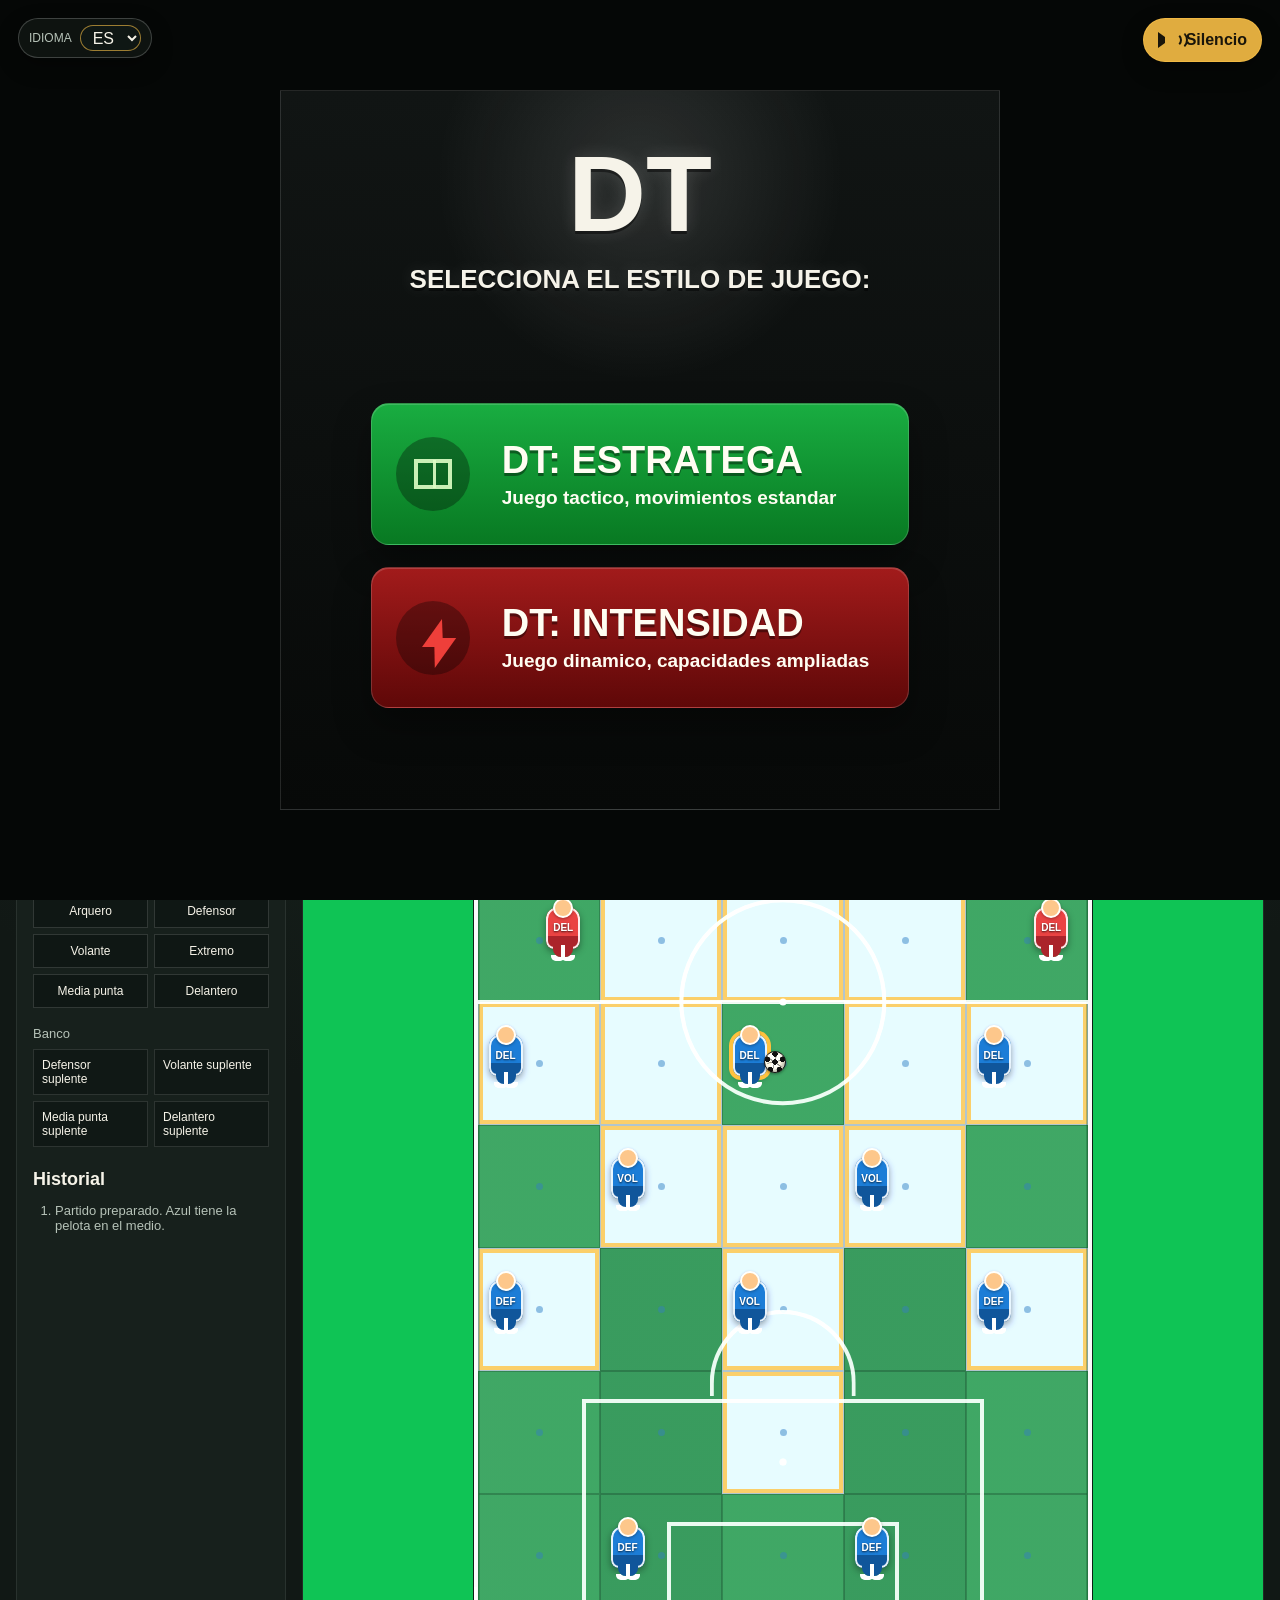
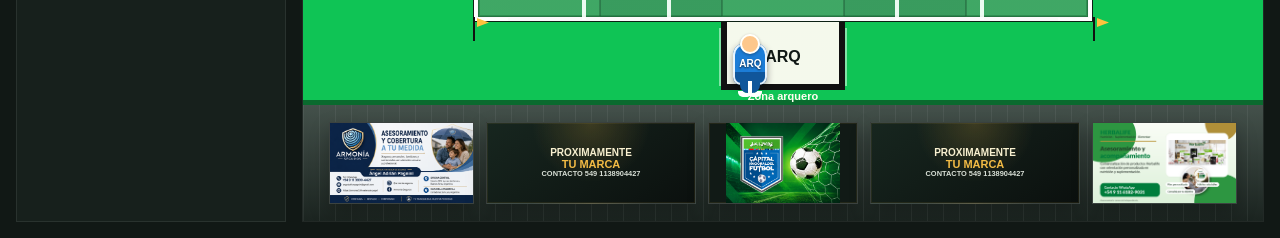
==== commit 89ecccdf: "Expand field controls and duel reveals" ====
--- a/DT_Digital_Profesional/prototipo_web/index.html
+++ b/DT_Digital_Profesional/prototipo_web/index.html
@@ -627,7 +627,7 @@
       <p id="matchEndText">Resultado final.</p>
       <div id="competitionSummary" class="competition-summary hidden"></div>
       <div class="dialog-actions">
-        <button id="restartMatchEndBtn" type="button">Reiniciar partido</button>
+        <button id="restartMatchEndBtn" type="button">Revancha</button>
         <button id="rematchHarderBtn" type="button">Revancha + dificultad</button>
         <button id="continueCompetitionBtn" type="button">Continuar competencia</button>
         <button id="matchEndMenuBtn" type="button">Menu</button>
--- a/DT_Digital_Profesional/prototipo_web/styles.css
+++ b/DT_Digital_Profesional/prototipo_web/styles.css
@@ -701,9 +701,13 @@
 
 .layout {
   display: grid;
-  grid-template-columns: 280px minmax(520px, 1fr) 300px;
+  grid-template-columns: 270px minmax(620px, 1fr);
   gap: 16px;
   margin-top: 16px;
+}
+
+.right-panel {
+  display: none;
 }
 
 .panel {
@@ -923,10 +927,10 @@
 .ad-strip {
   height: 100%;
   display: grid;
-  grid-template-columns: repeat(5, minmax(92px, 1fr));
-  gap: 10px;
+  grid-template-columns: minmax(140px, 1fr) minmax(210px, 1.24fr) minmax(150px, 1fr) minmax(210px, 1.24fr) minmax(140px, 1fr);
+  gap: 12px;
   align-items: center;
-  padding: 12px 18px;
+  padding: 12px 26px;
 }
 
 .ad-strip img,
@@ -943,8 +947,9 @@
   display: grid;
   align-content: center;
   justify-items: center;
-  gap: 2px;
-  padding: 6px;
+  gap: 1px;
+  padding: 6px 8px;
+  min-width: 0;
   color: #f8f0d0;
   text-align: center;
   text-transform: uppercase;
@@ -954,22 +959,26 @@
 }
 
 .ad-placeholder strong {
-  font-size: clamp(13px, 1.3vw, 18px);
-  line-height: 1;
+  max-width: 100%;
+  font-size: clamp(10px, 0.74vw, 13px);
+  line-height: 0.96;
+  white-space: nowrap;
 }
 
 .ad-placeholder span {
   color: var(--line);
-  font-size: clamp(12px, 1.1vw, 15px);
+  font-size: clamp(11px, 0.78vw, 14px);
   font-weight: 800;
-  line-height: 1;
+  line-height: 0.98;
+  white-space: nowrap;
 }
 
 .ad-placeholder small {
   color: #d8dfd6;
-  font-size: clamp(9px, 0.85vw, 12px);
+  font-size: clamp(7px, 0.58vw, 9px);
   font-weight: 700;
-  line-height: 1.1;
+  line-height: 1;
+  white-space: nowrap;
 }
 
 .table-wrap {
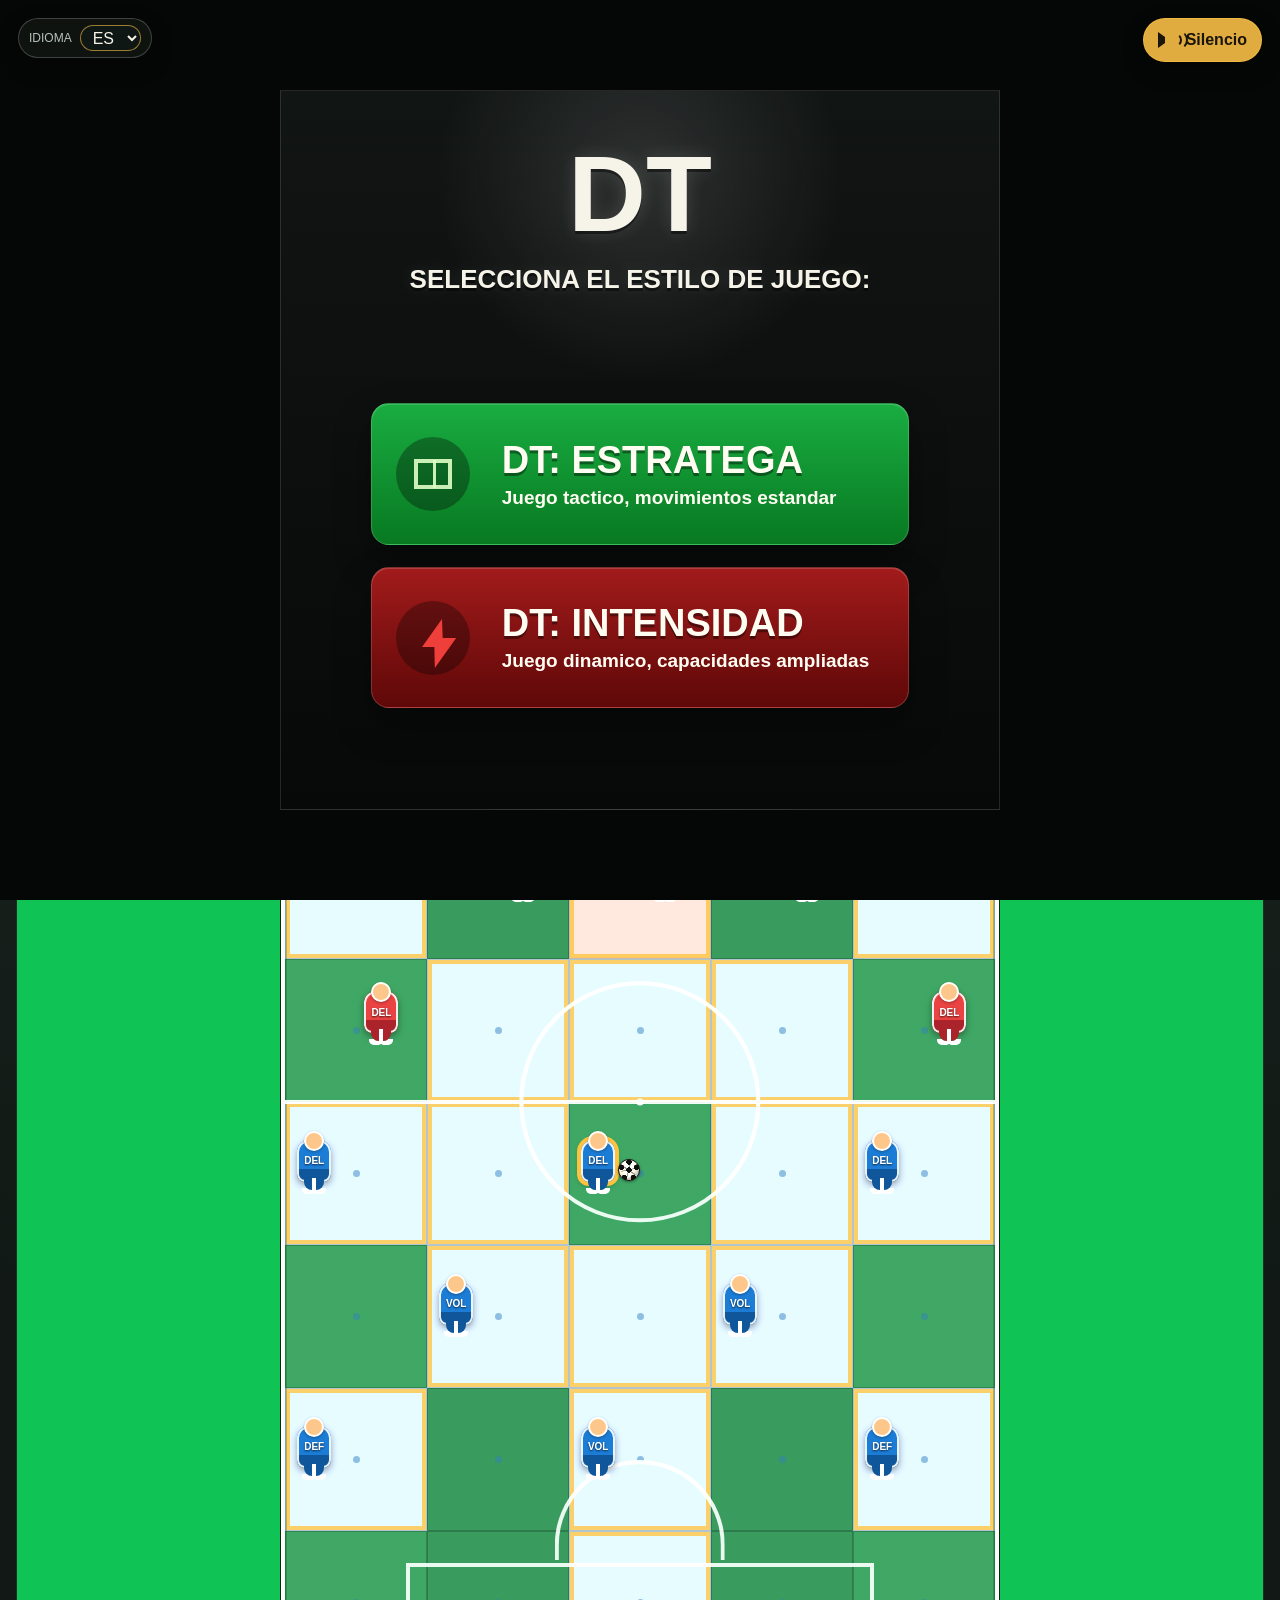
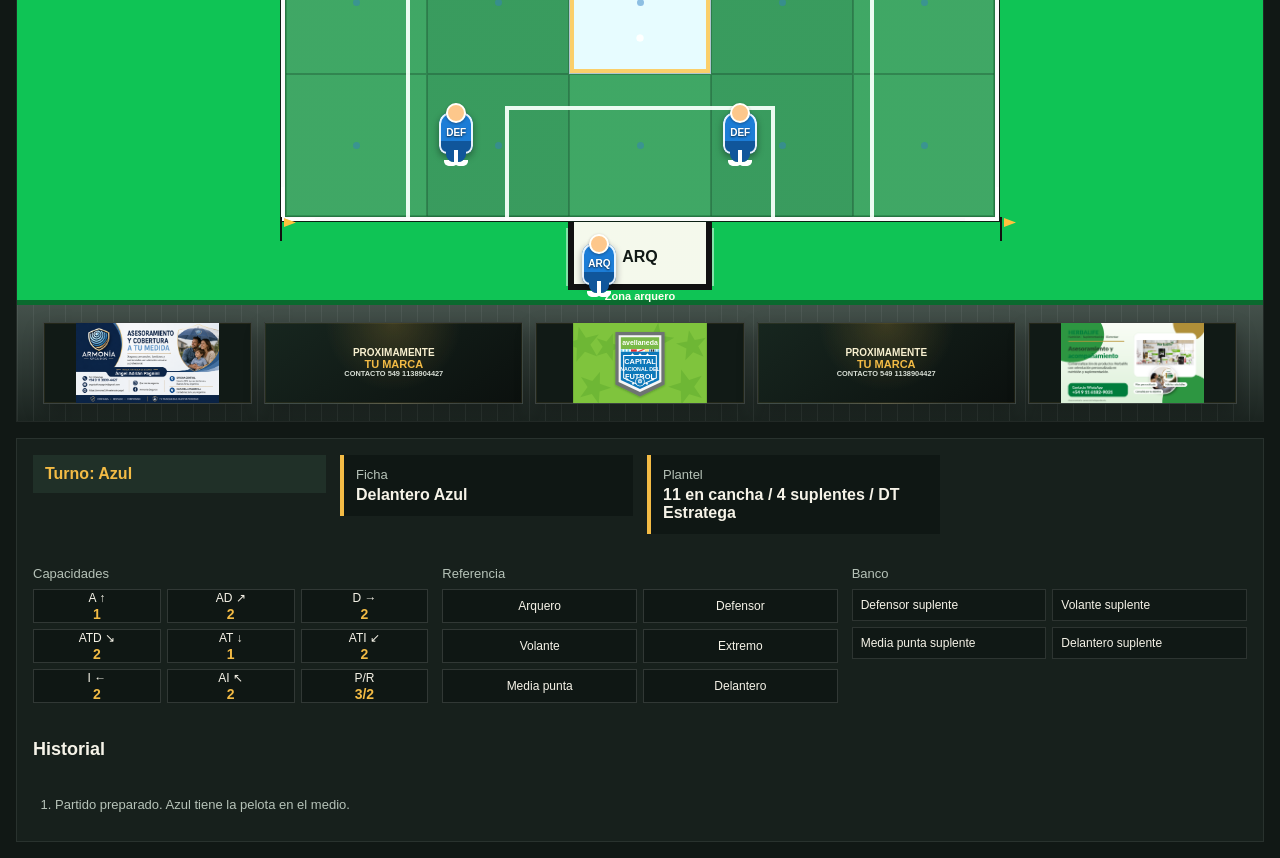
==== commit beeaba5c: "Center mobile pitch and refresh CNF ad" ====
--- a/DT_Digital_Profesional/prototipo_web/index.html
+++ b/DT_Digital_Profesional/prototipo_web/index.html
@@ -278,7 +278,7 @@
                 <span>Tu marca</span>
                 <small>Contacto 549 1138904427</small>
               </div>
-              <img src="assets/publicidad/capital-nacional-futbol.png" alt="Capital Nacional del Futbol">
+              <img src="assets/publicidad/capital-nacional-futbol-v2.svg" alt="Capital Nacional del Futbol">
               <div class="ad-placeholder">
                 <strong>Proximamente</strong>
                 <span>Tu marca</span>
@@ -306,7 +306,7 @@
                 <span>Tu marca</span>
                 <small>Contacto 549 1138904427</small>
               </div>
-              <img src="assets/publicidad/capital-nacional-futbol.png" alt="Capital Nacional del Futbol">
+              <img src="assets/publicidad/capital-nacional-futbol-v2.svg" alt="Capital Nacional del Futbol">
               <div class="ad-placeholder">
                 <strong>Proximamente</strong>
                 <span>Tu marca</span>
--- a/DT_Digital_Profesional/prototipo_web/styles.css
+++ b/DT_Digital_Profesional/prototipo_web/styles.css
@@ -701,13 +701,36 @@
 
 .layout {
   display: grid;
-  grid-template-columns: 270px minmax(620px, 1fr);
+  grid-template-columns: minmax(0, 1fr);
   gap: 16px;
   margin-top: 16px;
 }
 
 .right-panel {
   display: none;
+}
+
+.stadium {
+  order: 1;
+}
+
+.left-panel {
+  order: 2;
+  display: grid;
+  grid-template-columns: repeat(12, minmax(0, 1fr));
+  gap: 14px;
+  min-height: auto;
+  align-items: start;
+}
+
+.left-panel h2:first-child,
+.left-panel .actions {
+  position: absolute;
+  width: 1px;
+  height: 1px;
+  overflow: hidden;
+  opacity: 0;
+  pointer-events: none;
 }
 
 .panel {
@@ -717,7 +740,12 @@
   border: 1px solid rgba(255, 255, 255, 0.08);
 }
 
+.left-panel {
+  min-height: auto;
+}
+
 .turn-label {
+  grid-column: span 3;
   padding: 10px 12px;
   background: var(--panel-2);
   color: var(--line);
@@ -725,9 +753,10 @@
 }
 
 .selected-box {
+  grid-column: span 3;
   display: grid;
   gap: 4px;
-  margin: 16px 0;
+  margin: 0;
   padding: 12px;
   background: #0f1714;
   border-left: 4px solid var(--line);
@@ -745,6 +774,15 @@
   display: grid;
   gap: 8px;
   margin-bottom: 18px;
+}
+
+.left-panel .ability-box {
+  grid-column: span 4;
+}
+
+.left-panel > h2:not(:first-child),
+.left-panel .log {
+  grid-column: 1 / -1;
 }
 
 .play-card-stack {
@@ -2865,6 +2903,7 @@
 
   .left-panel {
     order: 2;
+    grid-template-columns: 1fr;
   }
 
   .right-panel {
@@ -2919,6 +2958,14 @@
     grid-template-columns: 1fr 1fr;
   }
 
+  .turn-label,
+  .selected-box,
+  .left-panel .ability-box,
+  .left-panel > h2:not(:first-child),
+  .left-panel .log {
+    grid-column: 1 / -1;
+  }
+
   .play-card-stack {
     position: static;
     max-height: none;
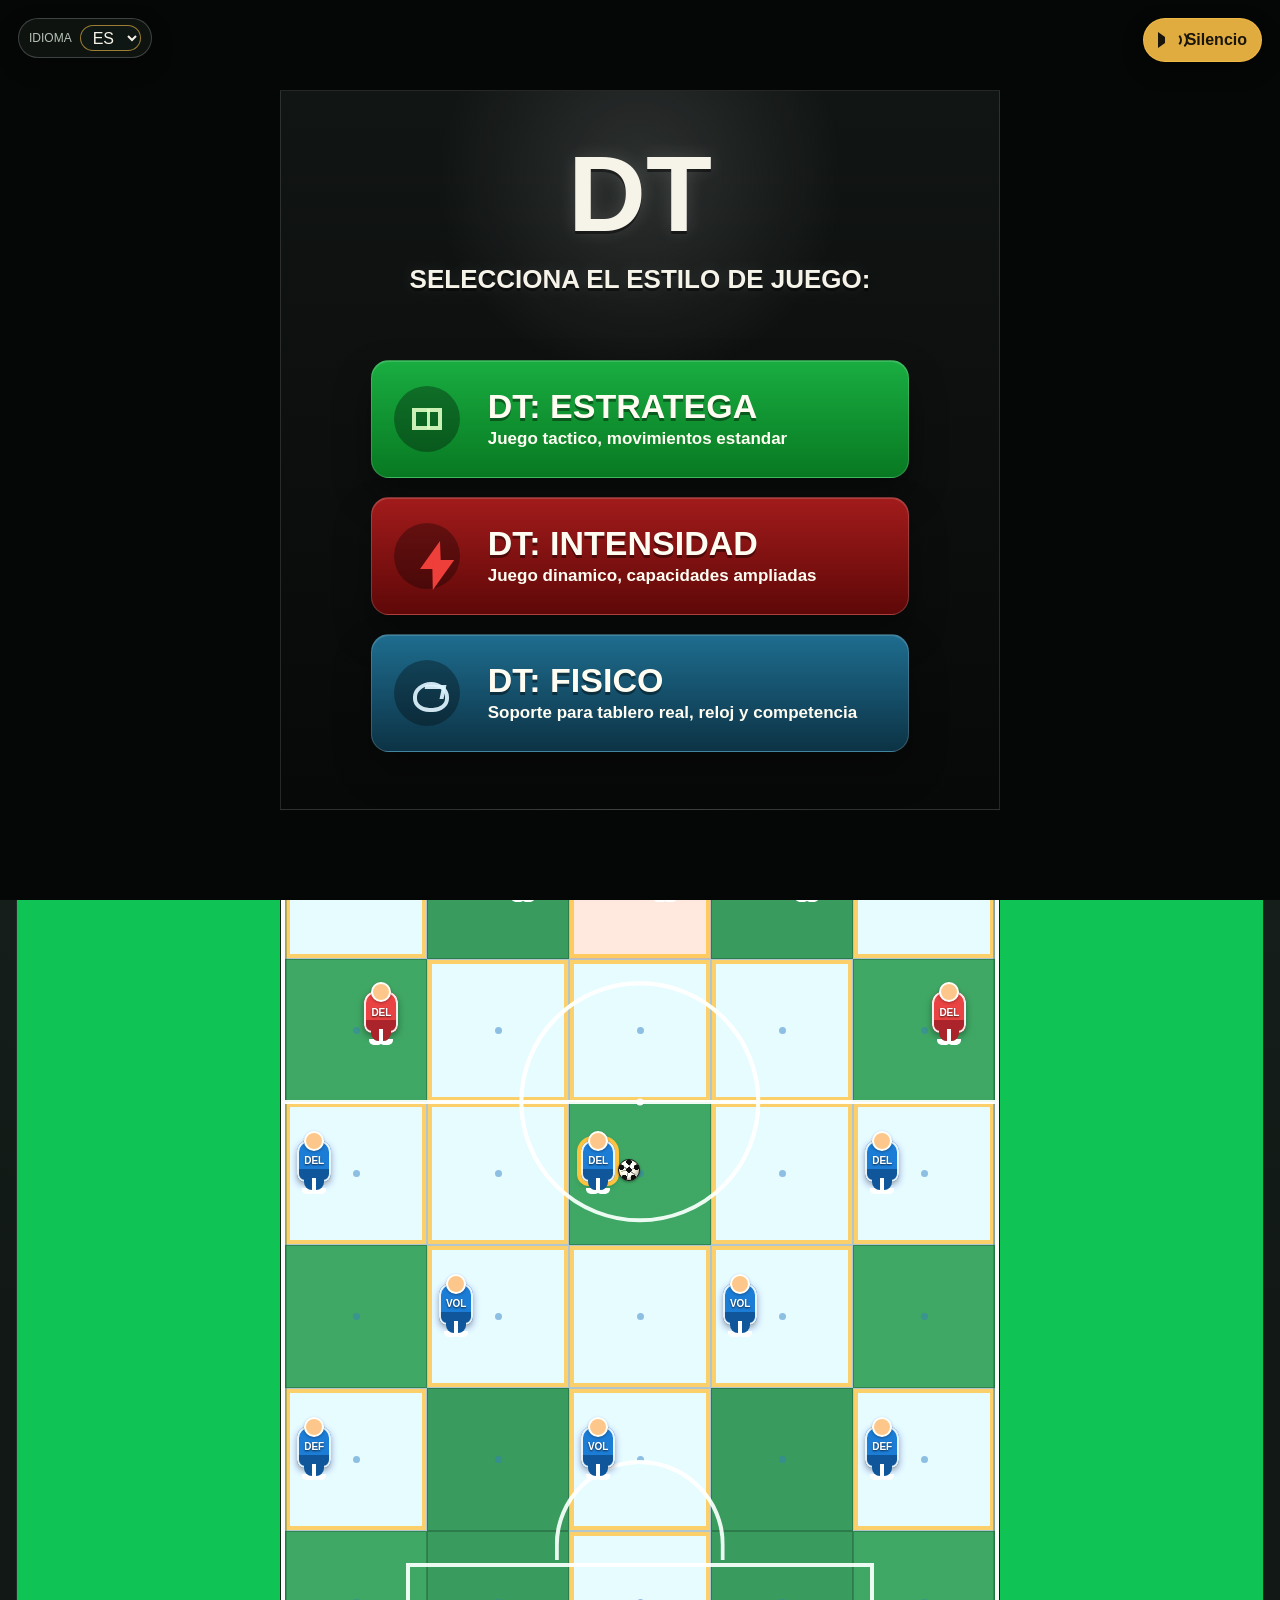
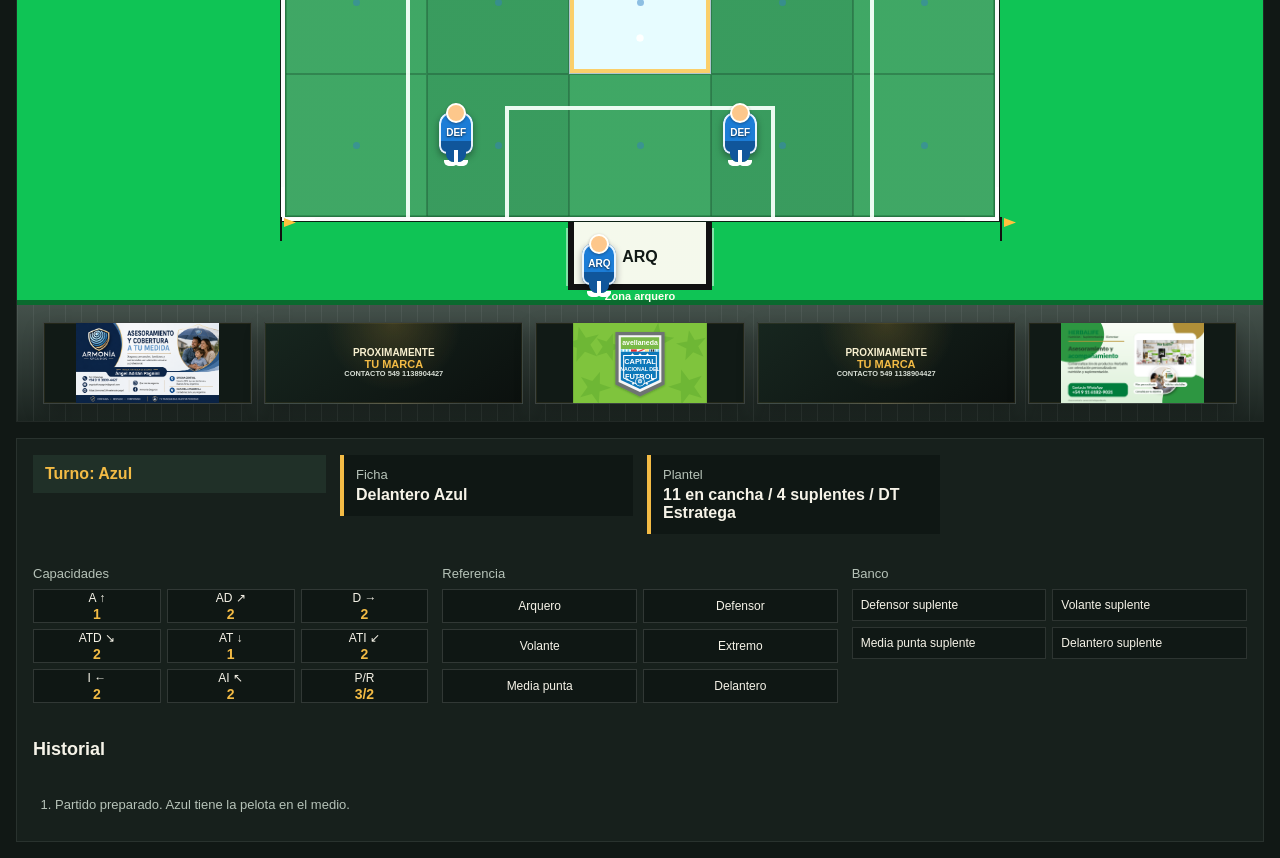
==== commit 69534e95: "Add physical game support mode" ====
--- a/DT_Digital_Profesional/prototipo_web/index.html
+++ b/DT_Digital_Profesional/prototipo_web/index.html
@@ -41,6 +41,167 @@
               <small id="intensityDesc">Juego dinamico, capacidades ampliadas</small>
             </span>
           </button>
+          <button class="style-choice physical-choice" data-game-style="physical">
+            <span class="style-icon whistle-icon" aria-hidden="true"></span>
+            <span>
+              <strong id="physicalTitle">DT: Fisico</strong>
+              <small id="physicalDesc">Soporte para tablero real, reloj y competencia</small>
+            </span>
+          </button>
+        </div>
+      </div>
+    </section>
+    <section id="physicalScreen" class="physical-screen hidden">
+      <div class="physical-shell">
+        <header class="physical-top">
+          <div>
+            <p class="eyebrow">DT Fisico</p>
+            <h1>Soporte para juego fisico</h1>
+            <p>Registra equipos, crea desafios o competencias, define tiempos por periodo y carga el resultado del partido jugado en tablero real.</p>
+          </div>
+          <div class="physical-top-actions">
+            <button id="physicalBackBtn" type="button">Volver a estilos</button>
+            <button id="physicalShowMatchBtn" type="button">Ver reloj</button>
+          </div>
+        </header>
+        <div class="physical-grid">
+          <section id="physicalSetupPanel" class="physical-panel">
+            <h2>Registro</h2>
+            <p class="setup-note">Esta capa simula el registro local. En la version online estos datos pasaran a base de datos, validacion MFA y ranking global.</p>
+            <div class="physical-form">
+              <label>
+                DT / usuario
+                <input id="physicalUserName" type="text" placeholder="Nombre del DT">
+              </label>
+              <label>
+                Equipo unico
+                <input id="physicalTeamName" type="text" placeholder="Nombre del equipo">
+              </label>
+              <label>
+                Codigo MFA
+                <input id="physicalTeamCode" type="text" inputmode="numeric" placeholder="000000">
+              </label>
+              <button id="physicalRegisterTeamBtn" type="button">Registrar equipo</button>
+            </div>
+            <div class="physical-list-wrap">
+              <h3>Equipos registrados</h3>
+              <div id="physicalTeamList" class="physical-list"></div>
+            </div>
+            <h2>Veedor / arbitro</h2>
+            <div class="physical-form">
+              <label>
+                Nombre
+                <input id="physicalOfficialName" type="text" placeholder="Veedor o arbitro">
+              </label>
+              <label>
+                Rol
+                <select id="physicalOfficialRole">
+                  <option value="veedor">Veedor</option>
+                  <option value="arbitro">Arbitro</option>
+                  <option value="organizador">Organizador</option>
+                </select>
+              </label>
+              <label>
+                Codigo validacion
+                <input id="physicalOfficialCode" type="text" inputmode="numeric" placeholder="000000">
+              </label>
+              <button id="physicalRegisterOfficialBtn" type="button">Registrar veedor</button>
+            </div>
+            <div class="physical-list-wrap">
+              <h3>Autoridades</h3>
+              <div id="physicalOfficialList" class="physical-list"></div>
+            </div>
+          </section>
+          <section class="physical-panel">
+            <h2>Competencia</h2>
+            <div class="physical-form">
+              <label>
+                Nombre competencia
+                <input id="physicalCompetitionName" type="text" placeholder="Copa DT / Liga DT">
+              </label>
+              <label>
+                Tipo
+                <select id="physicalCompetitionType">
+                  <option value="challenge">Desafio 1 vs 1</option>
+                  <option value="league">Liga / tabla</option>
+                  <option value="cup">Copa / llave</option>
+                </select>
+              </label>
+              <label>
+                Codigo competencia
+                <input id="physicalCompetitionCode" type="text" placeholder="DTF-...">
+              </label>
+              <button id="physicalGenerateCodeBtn" type="button">Generar codigo</button>
+              <button id="physicalCreateCompetitionBtn" type="button">Crear / actualizar competencia</button>
+            </div>
+            <h3>Partido fisico</h3>
+            <div class="physical-form">
+              <label>
+                Equipo local
+                <select id="physicalHomeTeam"></select>
+              </label>
+              <label>
+                Equipo visitante
+                <select id="physicalAwayTeam"></select>
+              </label>
+              <label>
+                Veedor
+                <select id="physicalObserver"></select>
+              </label>
+            </div>
+            <div class="physical-duration" aria-label="Duracion por tiempo">
+              <button data-physical-duration="15" type="button">15 minutos</button>
+              <button data-physical-duration="30" type="button">30 minutos</button>
+              <button data-physical-duration="45" type="button">45 minutos</button>
+            </div>
+            <div class="physical-actions">
+              <button id="physicalPrepareMatchBtn" type="button">Preparar reloj del partido</button>
+            </div>
+            <p id="physicalStatus" class="setup-status">Registra al menos dos equipos para preparar un partido fisico.</p>
+            <div id="physicalStandings" class="physical-standings"></div>
+          </section>
+          <section id="physicalMatchPanel" class="physical-panel physical-match-panel hidden">
+            <div class="physical-match-head">
+              <div>
+                <p class="eyebrow">Acta del partido</p>
+                <h2 id="physicalMatchTitle">Partido fisico</h2>
+              </div>
+              <strong id="physicalCompetitionBadge">Sin competencia</strong>
+            </div>
+            <div class="physical-scoreboard">
+              <button id="physicalGoalHomeBtn" class="physical-team-score" type="button">
+                <span id="physicalScoreHomeName">Local</span>
+                <strong id="physicalScoreHome">0</strong>
+                <small>Gol local</small>
+              </button>
+              <div class="physical-clock">
+                <span id="physicalTimerLabel">Primer tiempo</span>
+                <strong id="physicalTimer">15:00</strong>
+              </div>
+              <button id="physicalGoalAwayBtn" class="physical-team-score" type="button">
+                <span id="physicalScoreAwayName">Visitante</span>
+                <strong id="physicalScoreAway">0</strong>
+                <small>Gol visitante</small>
+              </button>
+            </div>
+            <div class="physical-actions">
+              <button id="physicalStartTimerBtn" type="button">Iniciar / reanudar</button>
+              <button id="physicalPauseTimerBtn" type="button">Pausar</button>
+              <button id="physicalHalfBtn" type="button">Cambiar tiempo</button>
+              <button id="physicalFinishBtn" type="button">Finalizar y guardar</button>
+              <button id="physicalNewMatchBtn" type="button">Nuevo partido</button>
+            </div>
+            <div class="physical-log-grid">
+              <div>
+                <h3>Acta / eventos</h3>
+                <ol id="physicalMatchLog" class="physical-match-log"></ol>
+              </div>
+              <div>
+                <h3>Estado</h3>
+                <p id="physicalMatchStatus" class="setup-status">Reloj preparado.</p>
+              </div>
+            </div>
+          </section>
         </div>
       </div>
     </section>
--- a/DT_Digital_Profesional/prototipo_web/styles.css
+++ b/DT_Digital_Profesional/prototipo_web/styles.css
@@ -221,20 +221,20 @@
   position: absolute;
   left: 12.5%;
   right: 12.5%;
-  top: 43.5%;
-  bottom: 14%;
-  display: grid;
-  grid-template-rows: 1fr 1fr;
-  gap: 7%;
+  top: 37.5%;
+  bottom: 8%;
+  display: grid;
+  grid-template-rows: repeat(3, 1fr);
+  gap: 5%;
 }
 
 .style-actions button {
   display: grid;
-  grid-template-columns: 88px 1fr;
+  grid-template-columns: 78px 1fr;
   align-items: center;
-  gap: 18px;
-  min-height: 94px;
-  padding: 14px 24px;
+  gap: 16px;
+  min-height: 78px;
+  padding: 12px 22px;
   border: 1px solid rgba(255, 255, 255, 0.16);
   border-radius: 18px;
   color: #fffdf2;
@@ -252,28 +252,32 @@
   background: linear-gradient(180deg, #a21b1b 0%, #5f0808 100%);
 }
 
+.physical-choice {
+  background: linear-gradient(180deg, #1e6d8f 0%, #0c3345 100%);
+}
+
 .style-actions strong,
 .style-actions small {
   display: block;
 }
 
 .style-actions strong {
-  font-size: clamp(28px, 3.75vw, 38px);
+  font-size: clamp(24px, 3.2vw, 34px);
   line-height: 1;
   text-transform: uppercase;
   text-shadow: 0 3px 0 rgba(0, 0, 0, 0.4);
 }
 
 .style-actions small {
-  margin-top: 8px;
-  font-size: clamp(15px, 1.75vw, 19px);
+  margin-top: 6px;
+  font-size: clamp(13px, 1.45vw, 17px);
   font-weight: 700;
   line-height: 1.12;
 }
 
 .style-icon {
-  width: 74px;
-  height: 74px;
+  width: 66px;
+  height: 66px;
   border-radius: 50%;
   background: rgba(0, 0, 0, 0.32);
   position: relative;
@@ -322,6 +326,29 @@
   transform: skewX(-12deg);
 }
 
+.whistle-icon::before {
+  content: "";
+  position: absolute;
+  left: 19px;
+  top: 22px;
+  width: 28px;
+  height: 22px;
+  border: 4px solid rgba(223, 245, 255, 0.92);
+  border-radius: 50% 50% 45% 45%;
+}
+
+.whistle-icon::after {
+  content: "";
+  position: absolute;
+  right: 15px;
+  top: 25px;
+  width: 17px;
+  height: 10px;
+  border-top: 4px solid rgba(223, 245, 255, 0.92);
+  border-right: 4px solid rgba(223, 245, 255, 0.92);
+  transform: skewX(-12deg);
+}
+
 .style-actions button:hover,
 .style-actions button:focus-visible {
   border-color: rgba(255, 255, 255, 0.82);
@@ -332,6 +359,241 @@
 
 .setup-screen.hidden {
   display: none;
+}
+
+.physical-screen {
+  position: fixed;
+  inset: 0;
+  z-index: 24;
+  overflow: auto;
+  padding: 18px;
+  color: var(--text);
+  background:
+    radial-gradient(circle at top, rgba(26, 104, 66, 0.25), transparent 36%),
+    linear-gradient(180deg, rgba(7, 12, 10, 0.98), rgba(12, 24, 19, 0.98));
+}
+
+.physical-screen.hidden {
+  display: none;
+}
+
+.physical-shell {
+  width: min(1180px, 100%);
+  margin: 0 auto;
+  display: grid;
+  gap: 16px;
+}
+
+.physical-top,
+.physical-panel {
+  background: rgba(11, 24, 19, 0.92);
+  border: 1px solid rgba(255, 255, 255, 0.14);
+  box-shadow: 0 18px 50px rgba(0, 0, 0, 0.22);
+}
+
+.physical-top {
+  display: flex;
+  justify-content: space-between;
+  gap: 18px;
+  align-items: center;
+  padding: 18px;
+}
+
+.physical-top h1,
+.physical-panel h2,
+.physical-panel h3 {
+  margin: 0 0 10px;
+}
+
+.physical-top p:last-child {
+  margin: 0;
+  max-width: 720px;
+  color: var(--muted);
+}
+
+.physical-top-actions,
+.physical-actions {
+  display: grid;
+  grid-template-columns: repeat(2, minmax(0, 1fr));
+  gap: 10px;
+}
+
+.physical-top-actions button,
+.physical-actions button,
+.physical-form button,
+.physical-duration button {
+  min-height: 48px;
+  padding: 10px 14px;
+  border: 1px solid rgba(255, 255, 255, 0.16);
+  background: rgba(38, 60, 49, 0.92);
+  color: var(--text);
+  font: inherit;
+  font-weight: 800;
+  cursor: pointer;
+}
+
+.physical-top-actions button:hover,
+.physical-actions button:hover,
+.physical-form button:hover,
+.physical-duration button:hover,
+.physical-duration button.selected {
+  border-color: var(--accent);
+  background: var(--accent);
+  color: #0f160f;
+}
+
+.physical-grid {
+  display: grid;
+  grid-template-columns: minmax(0, 0.95fr) minmax(0, 1.05fr);
+  gap: 16px;
+  align-items: start;
+}
+
+.physical-panel {
+  padding: 18px;
+}
+
+.physical-match-panel {
+  grid-column: 1 / -1;
+}
+
+.physical-form {
+  display: grid;
+  grid-template-columns: repeat(2, minmax(0, 1fr));
+  gap: 10px;
+  margin-bottom: 14px;
+}
+
+.physical-form label {
+  display: grid;
+  gap: 6px;
+  color: var(--muted);
+  font-size: 15px;
+}
+
+.physical-form input,
+.physical-form select {
+  width: 100%;
+  min-height: 46px;
+  padding: 10px 12px;
+  border: 1px solid rgba(255, 255, 255, 0.16);
+  background: #0b1511;
+  color: var(--text);
+  font: inherit;
+}
+
+.physical-list-wrap {
+  margin: 12px 0 18px;
+}
+
+.physical-list,
+.physical-match-log,
+.physical-standings {
+  display: grid;
+  gap: 8px;
+}
+
+.physical-list:empty::before {
+  content: "Sin registros todavia.";
+  display: block;
+  padding: 12px;
+  color: var(--muted);
+  border: 1px solid rgba(255, 255, 255, 0.12);
+}
+
+.physical-list-item,
+.physical-standing-row {
+  display: flex;
+  justify-content: space-between;
+  gap: 10px;
+  align-items: center;
+  padding: 10px 12px;
+  background: rgba(9, 18, 15, 0.72);
+  border: 1px solid rgba(255, 255, 255, 0.12);
+}
+
+.physical-list-item span,
+.physical-standing-row span {
+  color: var(--muted);
+}
+
+.physical-duration {
+  display: grid;
+  grid-template-columns: repeat(3, minmax(0, 1fr));
+  gap: 10px;
+  margin: 12px 0;
+}
+
+.physical-match-head {
+  display: flex;
+  justify-content: space-between;
+  gap: 14px;
+  align-items: center;
+  margin-bottom: 14px;
+}
+
+.physical-match-head > strong {
+  padding: 10px 12px;
+  border: 1px solid rgba(243, 187, 69, 0.45);
+  color: var(--accent);
+}
+
+.physical-scoreboard {
+  display: grid;
+  grid-template-columns: 1fr minmax(180px, auto) 1fr;
+  gap: 12px;
+  align-items: stretch;
+}
+
+.physical-team-score,
+.physical-clock {
+  display: grid;
+  place-items: center;
+  gap: 6px;
+  min-height: 154px;
+  border: 2px solid rgba(243, 187, 69, 0.64);
+  background: rgba(8, 18, 14, 0.86);
+  color: var(--text);
+  text-align: center;
+}
+
+.physical-team-score span {
+  color: var(--muted);
+}
+
+.physical-team-score strong {
+  font-size: clamp(54px, 8vw, 86px);
+  line-height: 0.9;
+  color: var(--accent);
+}
+
+.physical-team-score small {
+  font-weight: 800;
+  text-transform: uppercase;
+}
+
+.physical-clock strong {
+  font-size: clamp(42px, 7vw, 72px);
+  color: var(--accent);
+}
+
+.physical-log-grid {
+  display: grid;
+  grid-template-columns: minmax(0, 1fr) minmax(260px, 0.6fr);
+  gap: 16px;
+  margin-top: 16px;
+}
+
+.physical-match-log {
+  max-height: 260px;
+  overflow: auto;
+  margin: 0;
+  padding-left: 24px;
+}
+
+.physical-match-log li {
+  margin-bottom: 6px;
+  color: var(--muted);
 }
 
 .setup-card {
@@ -2709,6 +2971,79 @@
   }
 }
 
+@media (max-width: 900px), (hover: none) and (pointer: coarse), (max-height: 620px) and (orientation: landscape) {
+  body {
+    overflow-x: hidden;
+  }
+
+  .app,
+  .layout,
+  .stadium {
+    width: 100%;
+    max-width: 100vw;
+    min-width: 0;
+    overflow-x: hidden;
+  }
+
+  .stadium {
+    grid-template-rows: 66px auto 66px;
+    min-height: auto;
+  }
+
+  .ad-strip {
+    grid-template-columns: repeat(5, minmax(0, 1fr));
+    gap: 6px;
+    padding: 6px;
+    overflow: hidden;
+  }
+
+  .ad-strip img,
+  .ad-placeholder {
+    min-width: 0;
+    height: 54px;
+  }
+
+  .ad-placeholder strong {
+    font-size: clamp(7px, 1.45vw, 12px);
+  }
+
+  .ad-placeholder span {
+    font-size: clamp(8px, 1.6vw, 13px);
+  }
+
+  .ad-placeholder small {
+    font-size: clamp(5px, 1.15vw, 8px);
+  }
+
+  .table-wrap {
+    grid-template-columns: max-content;
+    justify-content: center;
+    justify-items: center;
+    width: 100%;
+    max-width: 100%;
+    overflow-x: auto;
+    scrollbar-width: none;
+    -webkit-overflow-scrolling: touch;
+  }
+
+  .table-wrap::-webkit-scrollbar {
+    display: none;
+  }
+
+  .pitch {
+    width: var(--mobile-board-width, var(--board-width, 620px));
+    min-width: var(--mobile-board-width, var(--board-width, 620px));
+  }
+
+  .board {
+    width: var(--mobile-board-width, var(--board-width, 620px));
+  }
+
+  .keeper-row {
+    width: var(--mobile-board-width, var(--board-width, 620px));
+  }
+}
+
 @media (max-width: 720px) {
   body {
     overflow-x: hidden;
@@ -2760,22 +3095,48 @@
   .style-actions {
     left: 8%;
     right: 8%;
-    top: 43%;
-    bottom: 12%;
-    gap: 6%;
+    top: 35%;
+    bottom: 8%;
+    gap: 4%;
   }
 
   .style-actions button {
-    grid-template-columns: 72px 1fr;
-    min-height: 88px;
+    grid-template-columns: 58px 1fr;
+    min-height: 72px;
     padding: 12px 16px;
     gap: 12px;
     border-radius: 14px;
   }
 
   .style-icon {
-    width: 62px;
-    height: 62px;
+    width: 52px;
+    height: 52px;
+  }
+
+  .physical-screen {
+    padding: 10px;
+  }
+
+  .physical-top,
+  .physical-match-head {
+    align-items: stretch;
+    flex-direction: column;
+  }
+
+  .physical-grid,
+  .physical-form,
+  .physical-log-grid,
+  .physical-scoreboard {
+    grid-template-columns: 1fr;
+  }
+
+  .physical-duration {
+    grid-template-columns: 1fr;
+  }
+
+  .physical-top-actions,
+  .physical-actions {
+    grid-template-columns: 1fr;
   }
 
   .setup-screen {
@@ -2885,10 +3246,10 @@
   }
 
   .ad-strip {
-    grid-template-columns: repeat(5, minmax(112px, 1fr));
+    grid-template-columns: repeat(5, minmax(0, 1fr));
     gap: 6px;
     padding: 6px;
-    overflow-x: auto;
+    overflow-x: hidden;
     -webkit-overflow-scrolling: touch;
   }
 
@@ -2915,24 +3276,30 @@
   }
 
   .table-wrap {
-    justify-content: start;
-    justify-items: start;
+    grid-template-columns: max-content;
+    justify-content: center;
+    justify-items: center;
     overflow-x: auto;
     padding: 10px;
+    scrollbar-width: none;
     -webkit-overflow-scrolling: touch;
   }
 
+  .table-wrap::-webkit-scrollbar {
+    display: none;
+  }
+
   .pitch {
-    width: var(--board-width, 620px);
-    min-width: var(--board-width, 620px);
+    width: var(--mobile-board-width, var(--board-width, 620px));
+    min-width: var(--mobile-board-width, var(--board-width, 620px));
   }
 
   .board {
-    width: var(--board-width, 620px);
+    width: var(--mobile-board-width, var(--board-width, 620px));
   }
 
   .keeper-row {
-    width: var(--board-width, 620px);
+    width: var(--mobile-board-width, var(--board-width, 620px));
   }
 
   .piece.figure {
@@ -3095,19 +3462,27 @@
   }
 
   .style-actions {
-    top: 42%;
-    bottom: 13%;
+    top: 35%;
+    bottom: 7%;
   }
 
   .style-actions button {
-    grid-template-columns: 54px 1fr;
-    min-height: 78px;
-    padding: 10px 12px;
+    grid-template-columns: 44px 1fr;
+    min-height: 66px;
+    padding: 8px 10px;
+  }
+
+  .style-actions strong {
+    font-size: 20px;
+  }
+
+  .style-actions small {
+    font-size: 12px;
   }
 
   .style-icon {
-    width: 48px;
-    height: 48px;
+    width: 40px;
+    height: 40px;
   }
 
   .pitch {
